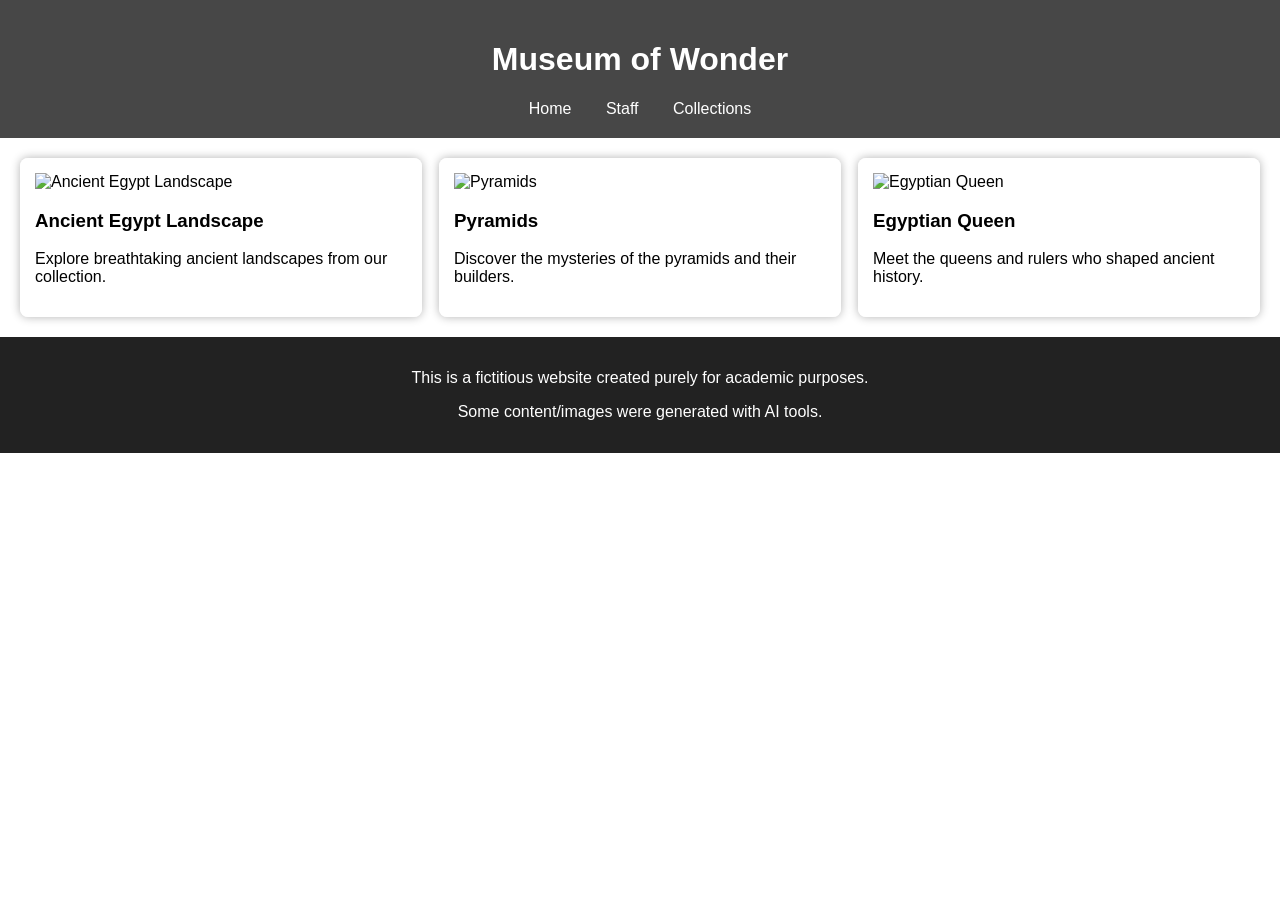
==== index.html @ 2ed71f7a "Update index.html" ====
<!DOCTYPE html>
<html lang="en">
<head>
  <meta charset="UTF-8">
  <title>Museum of Wonder</title>
  <meta name="viewport" content="width=device-width, initial-scale=1.0">
  <meta name="robots" content="noindex, nofollow">
  <link rel="stylesheet" href="css/style.css">
</head>
<body>

  <!-- HEADER -->
  <header>
    <h1>Museum of Wonder</h1>
    <nav>
      <a href="index.html">Home</a>
      <a href="staff.html">Staff</a>
      <a href="collections.html">Collections</a>
    </nav>
  </header>

  <!-- MAIN CONTENT -->
  <main>
    <section class="three-columns">

      <div>
        <img src="images/ancient-egypt-landscape.jpg" alt="Ancient Egypt Landscape" width="100%">
        <h3>Ancient Egypt Landscape</h3>
        <p>Explore breathtaking ancient landscapes from our collection.</p>
      </div>

      <div>
        <img src="images/pyramids.jpg" alt="Pyramids" width="100%">
        <h3>Pyramids</h3>
        <p>Discover the mysteries of the pyramids and their builders.</p>
      </div>

      <div>
        <img src="images/egyptian-queen.jpg" alt="Egyptian Queen" width="100%">
        <h3>Egyptian Queen</h3>
        <p>Meet the queens and rulers who shaped ancient history.</p>
      </div>

    </section>
  </main>

  <!-- FOOTER -->
  <footer>
    <p>This is a fictitious website created purely for academic purposes.</p>
    <p>Some content/images were generated with AI tools.</p>
  </footer>

</body>
</html>
---- css/style.css ----
/* ===== Body with background image ===== */
body {
  font-family: Arial, sans-serif;
  margin: 0;
  background-image: url("../images/your-image.jpg"); /* Replace with actual image file name */
  background-size: cover;
  background-position: center;
  background-attachment: fixed;
  color: white; /* Makes text readable on dark backgrounds */
}

/* ===== Header ===== */
header {
  background-color: rgba(51, 51, 51, 0.9); /* Dark transparent overlay */
  color: white;
  padding: 20px;
  text-align: center;
}

header nav a {
  color: white;
  margin: 0 15px;
  text-decoration: none;
}

header nav a:hover {
  text-decoration: underline;
}

/* ===== Three Columns ===== */
.three-columns {
  display: flex;
  justify-content: space-between;
  padding: 20px;
}

.three-columns div {
  width: 30%;
  background: rgba(255, 255, 255, 0.85); /* White with transparency */
  color: black;
  padding: 15px;
  border-radius: 8px;
  box-shadow: 0 0 10px rgba(0, 0, 0, 0.3);
}

/* ===== Footer ===== */
footer {
  background-color: #222;
  color: white;
  text-align: center;
  padding: 1em;
}
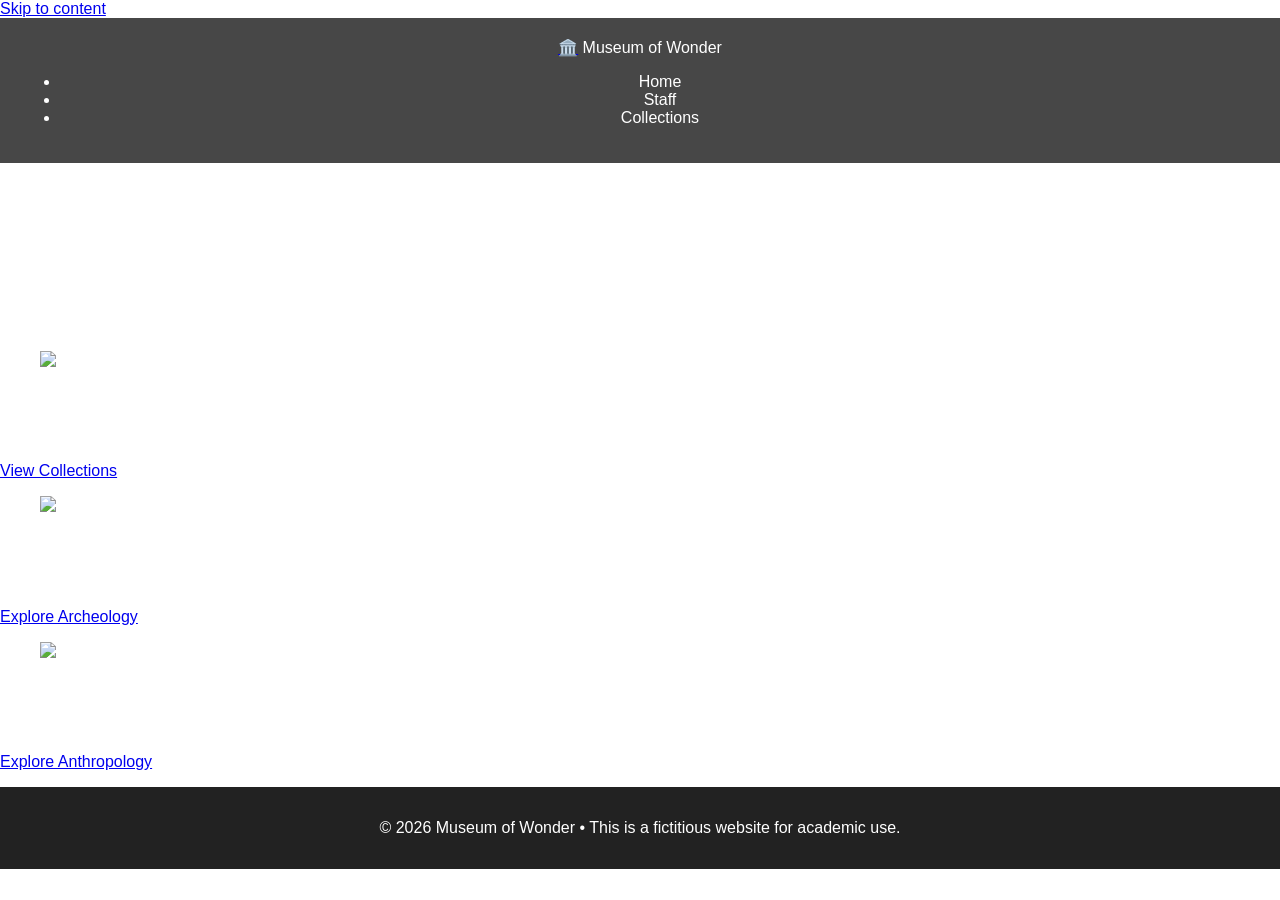
==== commit f9a03dda: "Update index.html" ====
--- a/index.html
+++ b/index.html
@@ -1,55 +1,89 @@
 <!DOCTYPE html>
 <html lang="en">
 <head>
-  <meta charset="UTF-8">
+  <meta charset="utf-8" />
+  <meta name="viewport" content="width=device-width, initial-scale=1" />
   <title>Museum of Wonder</title>
-  <meta name="viewport" content="width=device-width, initial-scale=1.0">
-  <meta name="robots" content="noindex, nofollow">
-  <link rel="stylesheet" href="css/style.css">
+  <link rel="stylesheet" href="css/style.css" />
 </head>
 <body>
+  <!-- Skip link for accessibility -->
+  <a class="skip-link" href="#main">Skip to content</a>
 
-  <!-- HEADER -->
-  <header>
-    <h1>Museum of Wonder</h1>
-    <nav>
-      <a href="index.html">Home</a>
-      <a href="staff.html">Staff</a>
-      <a href="collections.html">Collections</a>
+  <!-- Site header + primary nav -->
+  <header class="site-header" role="banner">
+    <div class="brand">
+      <a href="index.html" class="logo" aria-label="Museum Home">🏛️</a>
+      <span class="site-title">Museum of Wonder</span>
+    </div>
+    <nav class="main-nav" aria-label="Primary">
+      <ul>
+        <li><a href="index.html" aria-current="page" class="active">Home</a></li>
+        <li><a href="staff.html">Staff</a></li>
+        <li><a href="collections.html">Collections</a></li>
+      </ul>
     </nav>
   </header>
 
-  <!-- MAIN CONTENT -->
-  <main>
-    <section class="three-columns">
+  <main id="main" class="container" role="main">
+    <!-- Hero / intro -->
+    <section class="hero" aria-labelledby="home-hero-title">
+      <h1 id="home-hero-title">Welcome to the Museum of Wonder</h1>
+      <p class="lead">A fictitious museum built for course work. Explore staff profiles and curated collections across archeology and anthropology.</p>
+      <p class="disclosure">Some content/images were generated with AI tools and edited by a human.</p>
+    </section>
 
-      <div>
-        <img src="images/ancient-egypt-landscape.jpg" alt="Ancient Egypt Landscape" width="100%">
-        <h3>Ancient Egypt Landscape</h3>
-        <p>Explore breathtaking ancient landscapes from our collection.</p>
-      </div>
+    <!-- Feature cards (example highlights) -->
+    <section class="card-grid" aria-labelledby="featured-title">
+      <h2 id="featured-title" class="visually-hidden">Featured Highlights</h2>
 
-      <div>
-        <img src="images/pyramids.jpg" alt="Pyramids" width="100%">
-        <h3>Pyramids</h3>
-        <p>Discover the mysteries of the pyramids and their builders.</p>
-      </div>
+      <!-- Card 1 -->
+      <article class="card">
+        <figure class="card-media">
+          <!-- Make sure this filename exists in /images with the same extension -->
+          <img src="images/ancient-egypt-landscape.jpg" alt="Distant view across a desert plain with the Nile in the background" loading="lazy" />
+        </figure>
+        <div class="card-body">
+          <h3>Ancient Egypt Landscape</h3>
+          <p>Explore breathtaking ancient landscapes from our collection.</p>
+          <p class="card-cta"><a href="collections.html" class="button">View Collections</a></p>
+        </div>
+      </article>
 
-      <div>
-        <img src="images/egyptian-queen.jpg" alt="Egyptian Queen" width="100%">
-        <h3>Egyptian Queen</h3>
-        <p>Meet the queens and rulers who shaped ancient history.</p>
-      </div>
+      <!-- Card 2 -->
+      <article class="card">
+        <figure class="card-media">
+          <img src="images/pyramids.jpg" alt="Pyramids rising above the desert under a clear sky" loading="lazy" />
+        </figure>
+        <div class="card-body">
+          <h3>Pyramids</h3>
+          <p>Discover the mysteries of the pyramids and their builders.</p>
+          <p class="card-cta"><a href="collections.html" class="button">Explore Archeology</a></p>
+        </div>
+      </article>
 
+      <!-- Card 3 -->
+      <article class="card">
+        <figure class="card-media">
+          <img src="images/egyptian-queen.jpg" alt="Stylized portrait of an Egyptian queen wearing a headdress" loading="lazy" />
+        </figure>
+        <div class="card-body">
+          <h3>Egyptian Queen</h3>
+          <p>Meet the queens and rulers who shaped ancient history.</p>
+          <p class="card-cta"><a href="collections.html" class="button">Explore Anthropology</a></p>
+        </div>
+      </article>
     </section>
   </main>
 
-  <!-- FOOTER -->
-  <footer>
-    <p>This is a fictitious website created purely for academic purposes.</p>
-    <p>Some content/images were generated with AI tools.</p>
+  <footer class="site-footer" role="contentinfo">
+    <p>© <span id="year"></span> Museum of Wonder • This is a fictitious website for academic use.</p>
   </footer>
 
+  <script>
+    // Footer year
+    document.getElementById('year').textContent = new Date().getFullYear();
+  </script>
 </body>
 </html>
 
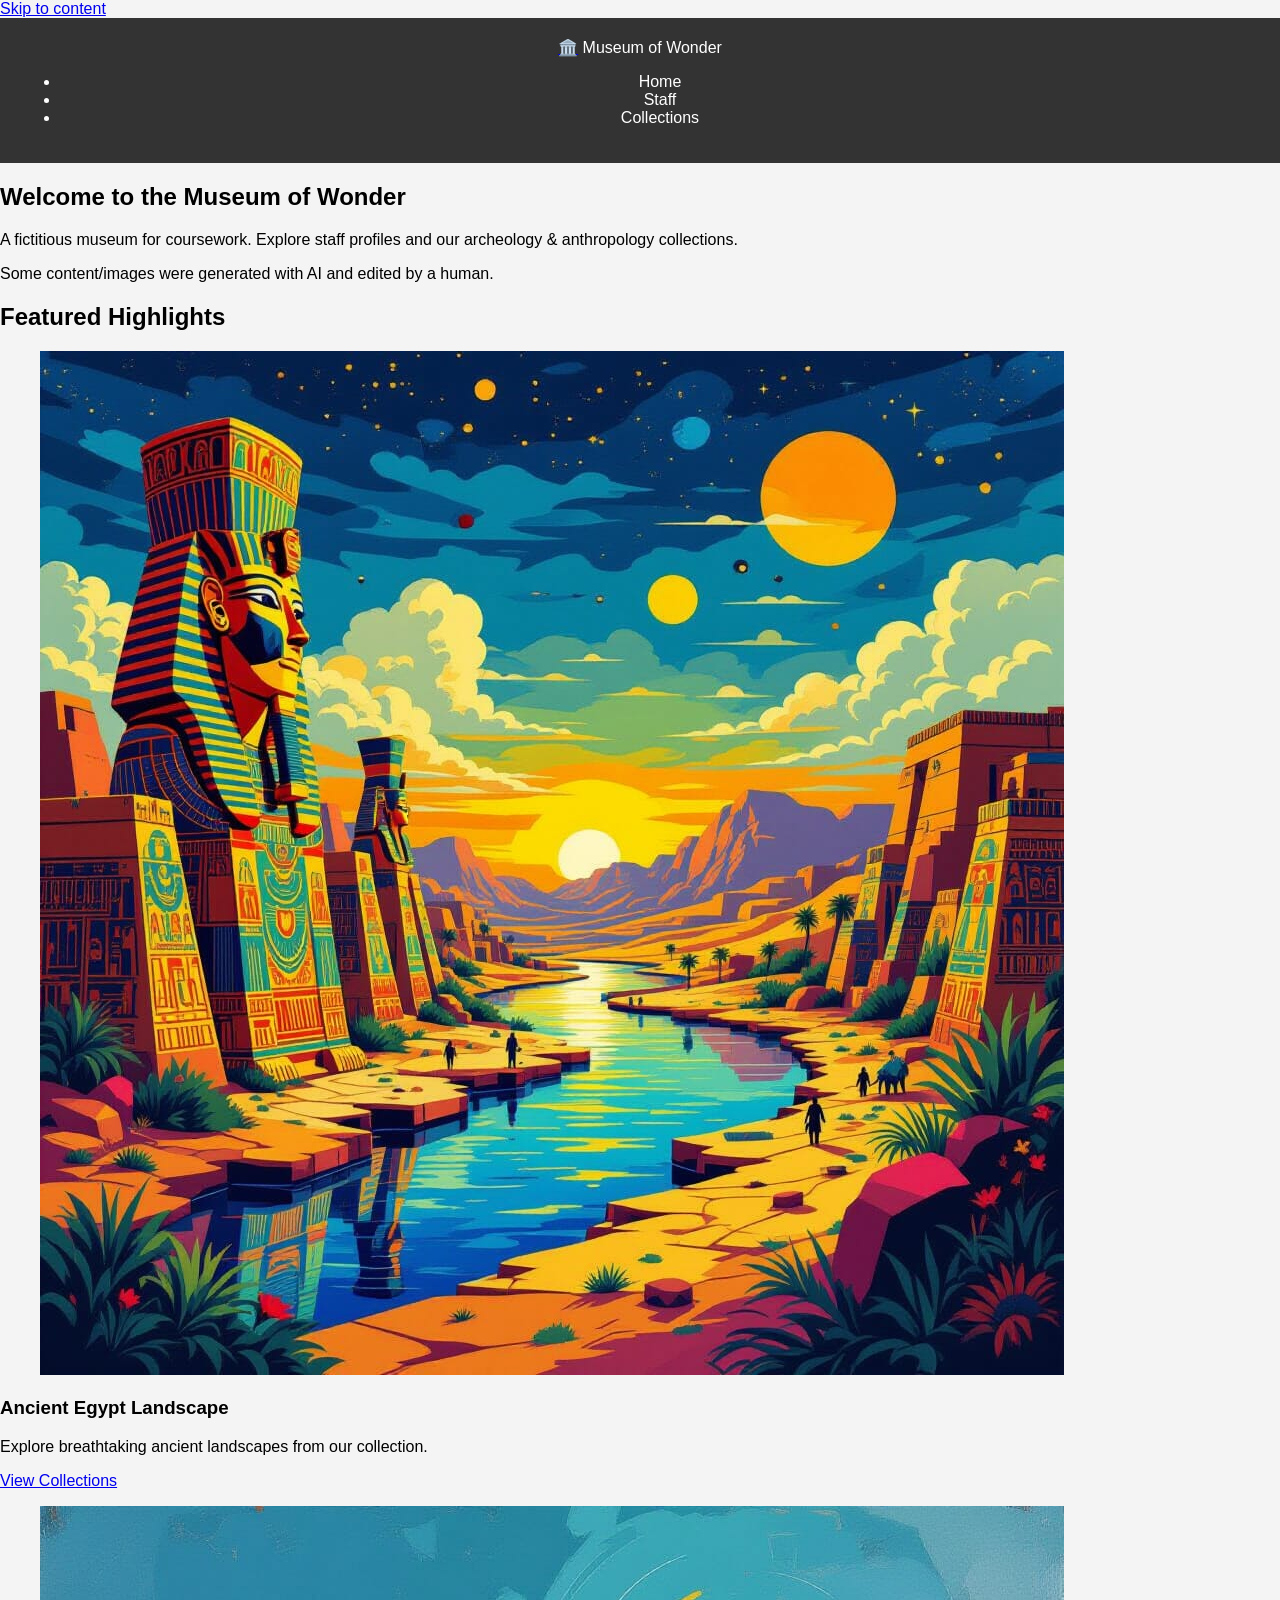
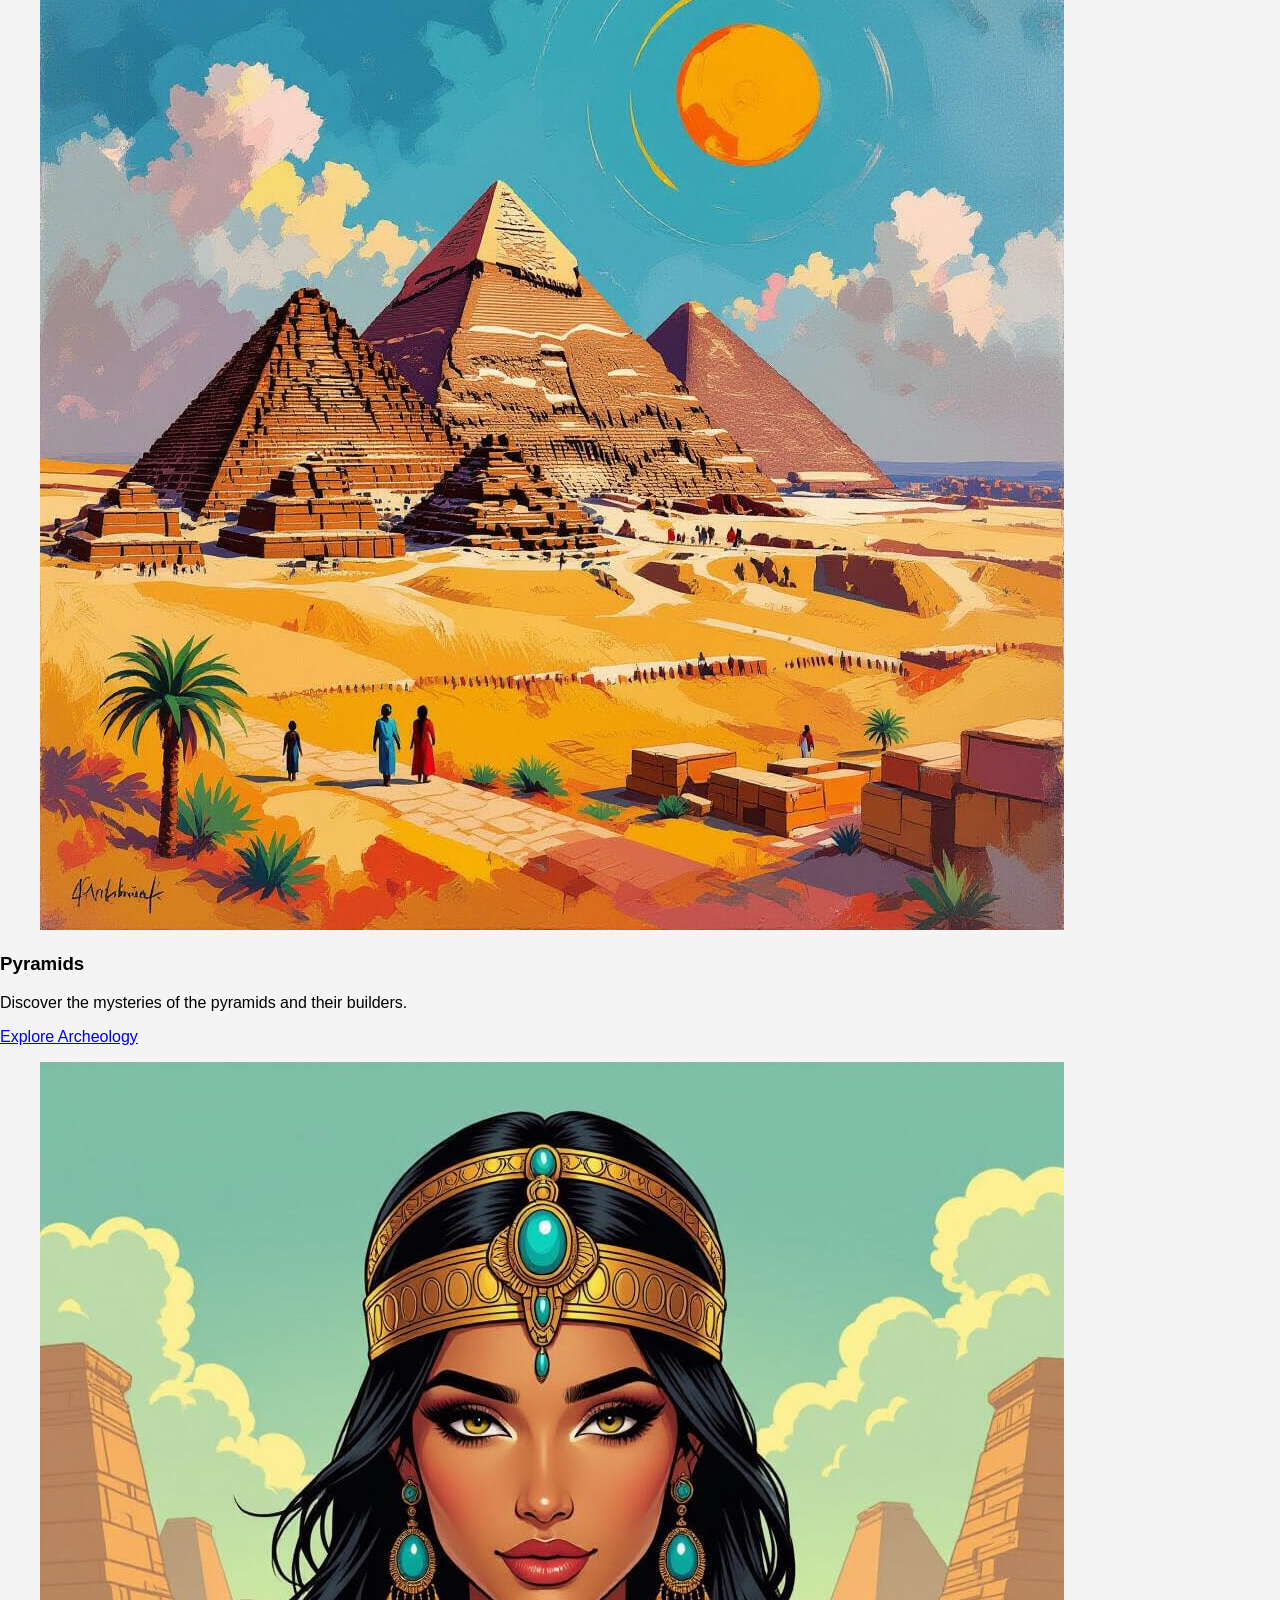
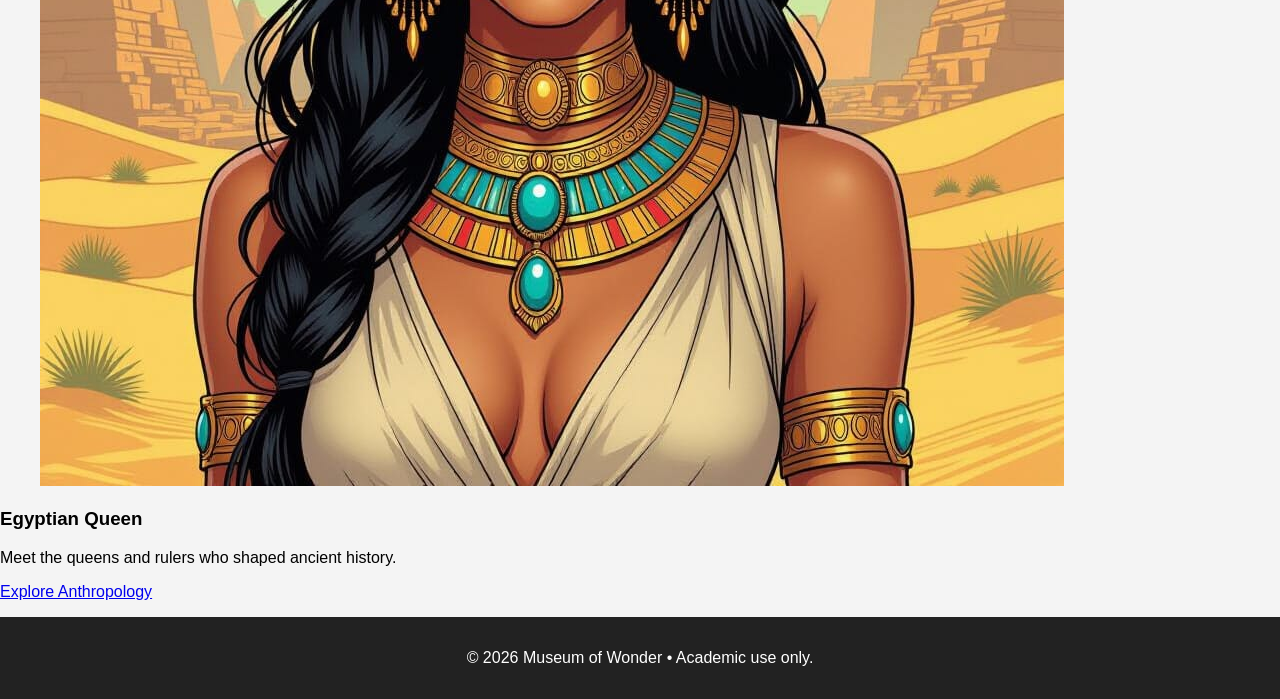
==== commit 580d0849: "Update index.html" ====
--- a/index.html
+++ b/index.html
@@ -3,14 +3,13 @@
 <head>
   <meta charset="utf-8" />
   <meta name="viewport" content="width=device-width, initial-scale=1" />
+  <meta name="author" content="Nataly Glushak" />
   <title>Museum of Wonder</title>
   <link rel="stylesheet" href="css/style.css" />
 </head>
 <body>
-  <!-- Skip link for accessibility -->
   <a class="skip-link" href="#main">Skip to content</a>
 
-  <!-- Site header + primary nav -->
   <header class="site-header" role="banner">
     <div class="brand">
       <a href="index.html" class="logo" aria-label="Museum Home">🏛️</a>
@@ -18,73 +17,65 @@
     </div>
     <nav class="main-nav" aria-label="Primary">
       <ul>
-        <li><a href="index.html" aria-current="page" class="active">Home</a></li>
-        <li><a href="staff.html">Staff</a></li>
-        <li><a href="collections.html">Collections</a></li>
+        <li><a href="index.html" class="active" aria-current="page">Home</a></li>
+        <li><a href="html/staff.html">Staff</a></li>
+        <li><a href="html/collections.html">Collections</a></li>
       </ul>
     </nav>
   </header>
 
   <main id="main" class="container" role="main">
-    <!-- Hero / intro -->
     <section class="hero" aria-labelledby="home-hero-title">
       <h1 id="home-hero-title">Welcome to the Museum of Wonder</h1>
-      <p class="lead">A fictitious museum built for course work. Explore staff profiles and curated collections across archeology and anthropology.</p>
-      <p class="disclosure">Some content/images were generated with AI tools and edited by a human.</p>
+      <p class="lead">A fictitious museum for coursework. Explore staff profiles and our archeology & anthropology collections.</p>
+      <p class="disclosure">Some content/images were generated with AI and edited by a human.</p>
     </section>
 
-    <!-- Feature cards (example highlights) -->
     <section class="card-grid" aria-labelledby="featured-title">
       <h2 id="featured-title" class="visually-hidden">Featured Highlights</h2>
 
-      <!-- Card 1 -->
       <article class="card">
         <figure class="card-media">
-          <!-- Make sure this filename exists in /images with the same extension -->
-          <img src="images/ancient-egypt-landscape.jpg" alt="Distant view across a desert plain with the Nile in the background" loading="lazy" />
+          <img src="images/ancient-egypt-landscape.jpg" alt="Desert landscape with the Nile in the distance" loading="lazy" />
         </figure>
         <div class="card-body">
           <h3>Ancient Egypt Landscape</h3>
           <p>Explore breathtaking ancient landscapes from our collection.</p>
-          <p class="card-cta"><a href="collections.html" class="button">View Collections</a></p>
+          <p class="card-cta"><a class="button" href="html/collections.html">View Collections</a></p>
         </div>
       </article>
 
-      <!-- Card 2 -->
       <article class="card">
         <figure class="card-media">
-          <img src="images/pyramids.jpg" alt="Pyramids rising above the desert under a clear sky" loading="lazy" />
+          <img src="images/pyramids-giza.jpg" alt="Pyramids rising above the desert" loading="lazy" />
         </figure>
         <div class="card-body">
           <h3>Pyramids</h3>
           <p>Discover the mysteries of the pyramids and their builders.</p>
-          <p class="card-cta"><a href="collections.html" class="button">Explore Archeology</a></p>
+          <p class="card-cta"><a class="button" href="html/collections.html">Explore Archeology</a></p>
         </div>
       </article>
 
-      <!-- Card 3 -->
       <article class="card">
         <figure class="card-media">
-          <img src="images/egyptian-queen.jpg" alt="Stylized portrait of an Egyptian queen wearing a headdress" loading="lazy" />
+          <img src="images/egyptian-queen-portrait.jpg" alt="Portrait of an Egyptian queen in a headdress" loading="lazy" />
         </figure>
         <div class="card-body">
           <h3>Egyptian Queen</h3>
           <p>Meet the queens and rulers who shaped ancient history.</p>
-          <p class="card-cta"><a href="collections.html" class="button">Explore Anthropology</a></p>
+          <p class="card-cta"><a class="button" href="html/collections.html">Explore Anthropology</a></p>
         </div>
       </article>
     </section>
   </main>
 
   <footer class="site-footer" role="contentinfo">
-    <p>© <span id="year"></span> Museum of Wonder • This is a fictitious website for academic use.</p>
+    <p>© <span id="year"></span> Museum of Wonder • Academic use only.</p>
   </footer>
 
-  <script>
-    // Footer year
-    document.getElementById('year').textContent = new Date().getFullYear();
-  </script>
+  <script>document.getElementById('year').textContent = new Date().getFullYear();</script>
 </body>
 </html>
 
 
+
--- a/css/style.css
+++ b/css/style.css
@@ -1,17 +1,11 @@
-/* ===== Body with background image ===== */
 body {
   font-family: Arial, sans-serif;
   margin: 0;
-  background-image: url("../images/your-image.jpg"); /* Replace with actual image file name */
-  background-size: cover;
-  background-position: center;
-  background-attachment: fixed;
-  color: white; /* Makes text readable on dark backgrounds */
+  background-color: #f4f4f4;
 }
 
-/* ===== Header ===== */
 header {
-  background-color: rgba(51, 51, 51, 0.9); /* Dark transparent overlay */
+  background-color: #333;
   color: white;
   padding: 20px;
   text-align: center;
@@ -27,7 +21,6 @@
   text-decoration: underline;
 }
 
-/* ===== Three Columns ===== */
 .three-columns {
   display: flex;
   justify-content: space-between;
@@ -35,19 +28,22 @@
 }
 
 .three-columns div {
+  background: white;
+  padding: 20px;
   width: 30%;
-  background: rgba(255, 255, 255, 0.85); /* White with transparency */
-  color: black;
-  padding: 15px;
-  border-radius: 8px;
-  box-shadow: 0 0 10px rgba(0, 0, 0, 0.3);
+  box-shadow: 0px 0px 5px rgba(0,0,0,0.1);
 }
 
-/* ===== Footer ===== */
+footer {
+  background-color: #222;
+  color: white;
+  text-align: center;
+  padding: 10px;
+}
+
 footer {
   background-color: #222;
   color: white;
   text-align: center;
   padding: 1em;
 }
-
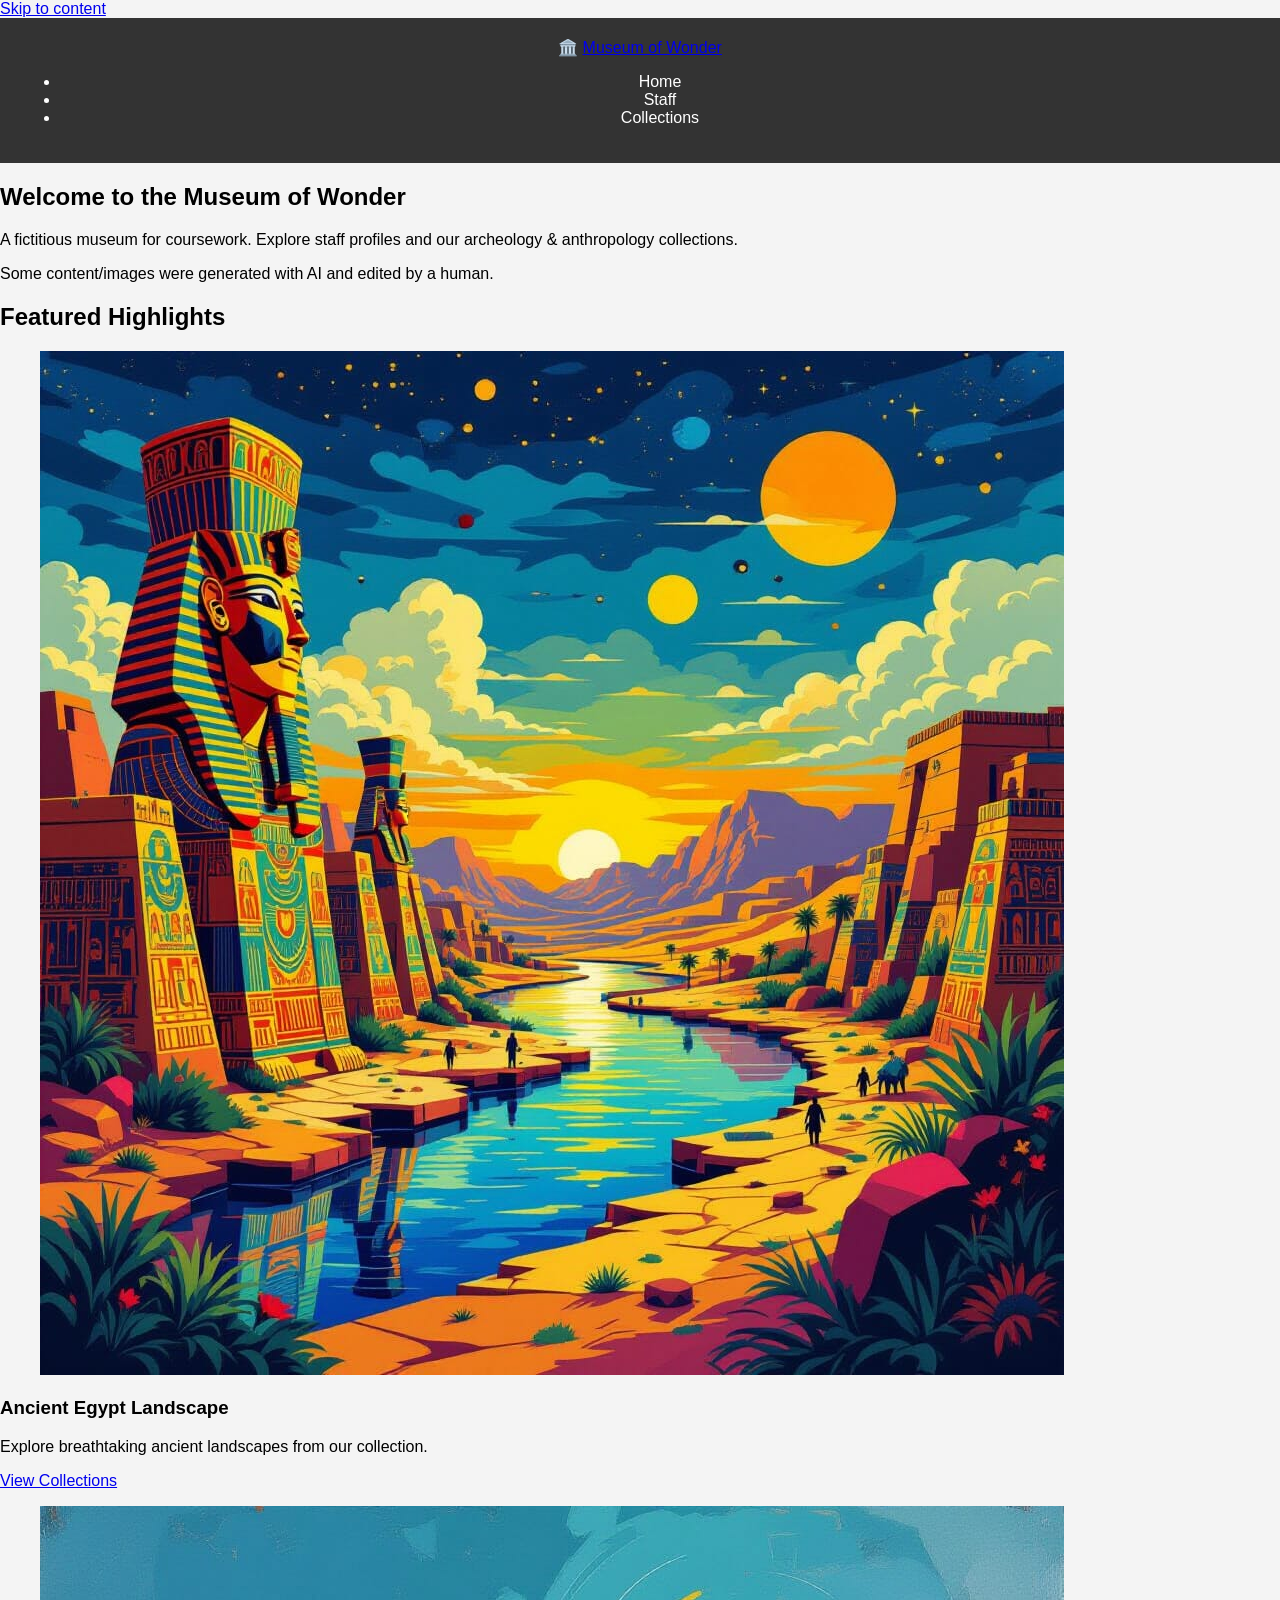
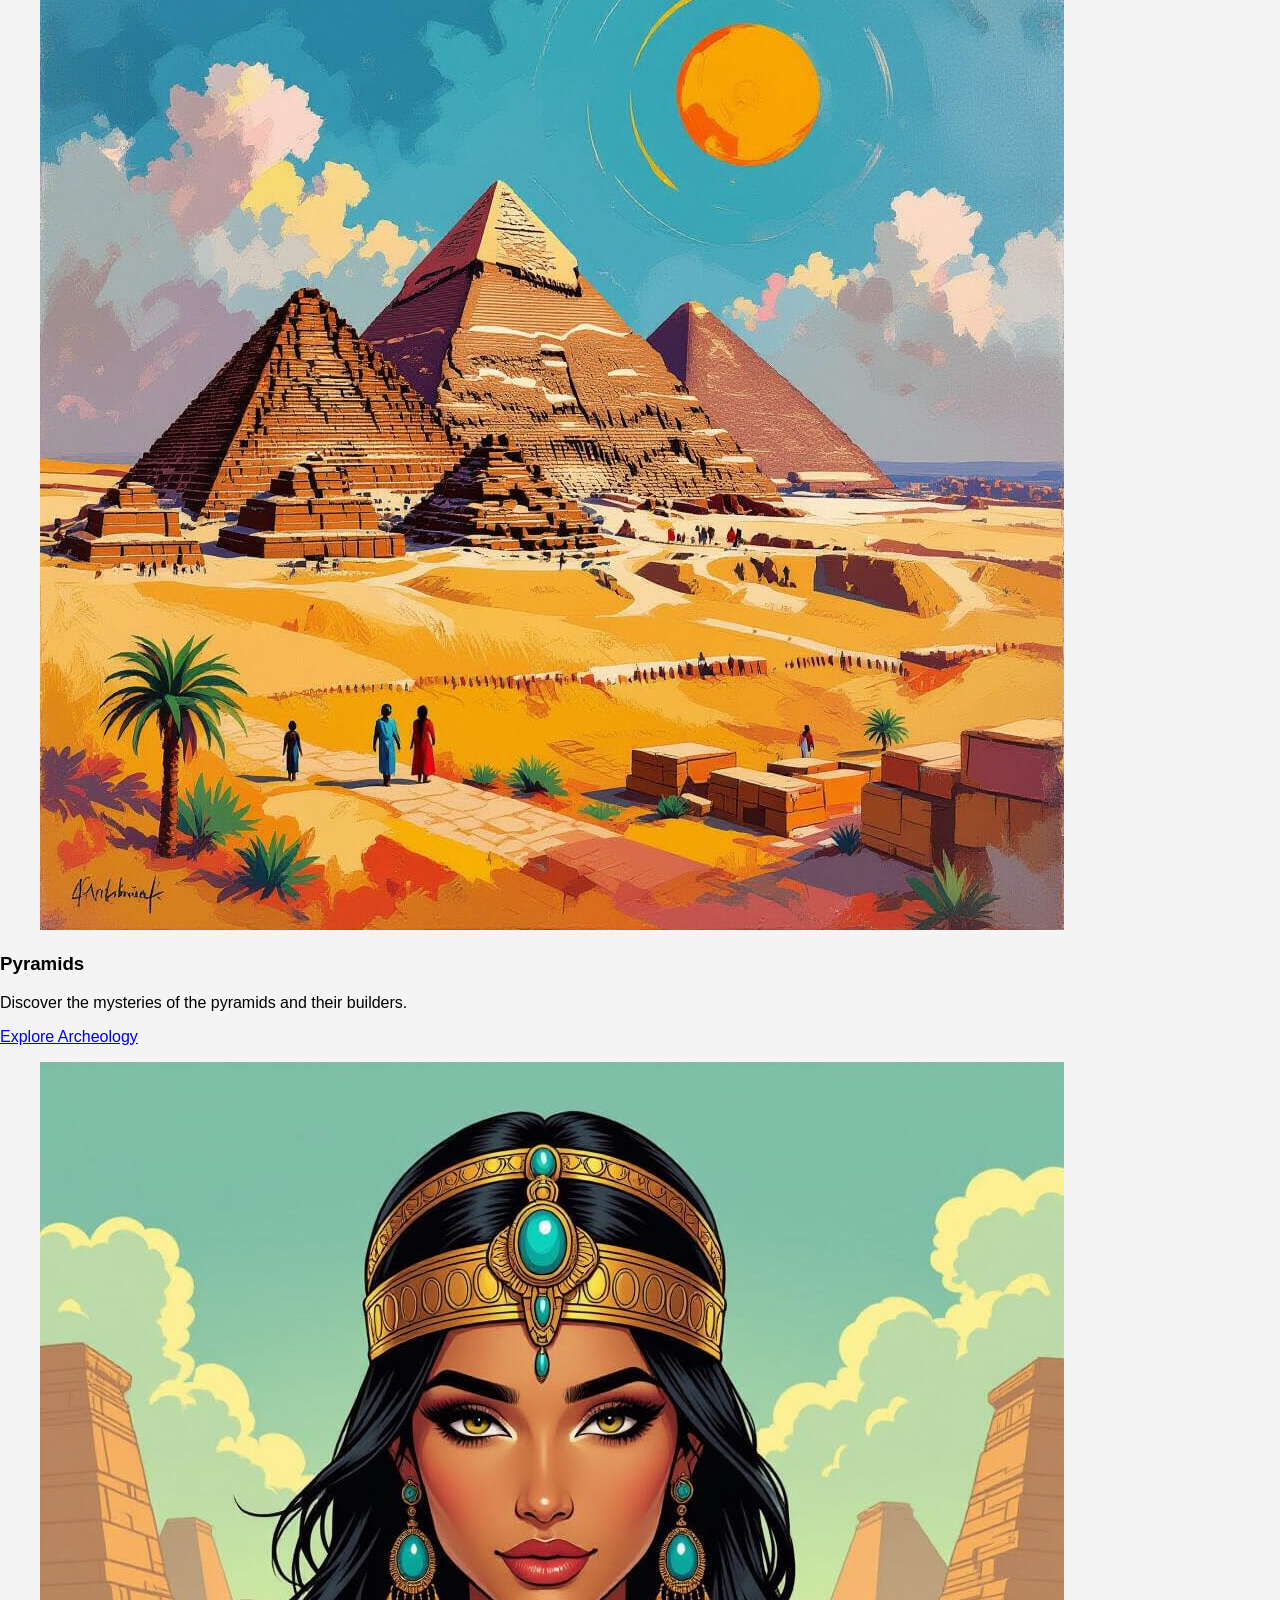
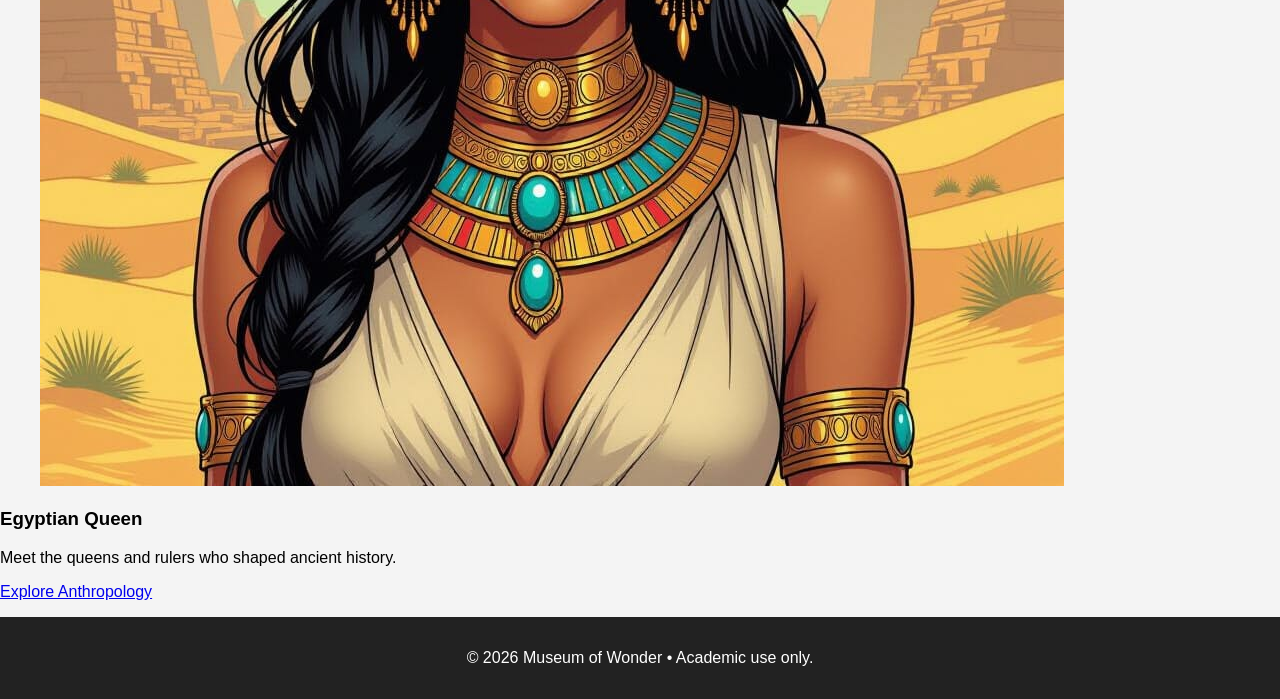
==== commit 40efd31a: "Update index.html" ====
--- a/index.html
+++ b/index.html
@@ -8,35 +8,42 @@
   <link rel="stylesheet" href="css/style.css" />
 </head>
 <body>
+  <!-- Skip link for keyboard users -->
   <a class="skip-link" href="#main">Skip to content</a>
 
+  <!-- Header -->
   <header class="site-header" role="banner">
     <div class="brand">
-      <a href="index.html" class="logo" aria-label="Museum Home">🏛️</a>
-      <span class="site-title">Museum of Wonder</span>
+      <span class="logo" aria-hidden="true">🏛️</span>
+      <a class="site-title" href="index.html">Museum of Wonder</a>
     </div>
+
+    <!-- Primary nav -->
     <nav class="main-nav" aria-label="Primary">
-      <ul>
-        <li><a href="index.html" class="active" aria-current="page">Home</a></li>
+      <ul class="nav-list">
+        <li><a href="index.html" aria-current="page">Home</a></li>
         <li><a href="html/staff.html">Staff</a></li>
         <li><a href="html/collections.html">Collections</a></li>
       </ul>
     </nav>
   </header>
 
+  <!-- Main -->
   <main id="main" class="container" role="main">
     <section class="hero" aria-labelledby="home-hero-title">
       <h1 id="home-hero-title">Welcome to the Museum of Wonder</h1>
-      <p class="lead">A fictitious museum for coursework. Explore staff profiles and our archeology & anthropology collections.</p>
+      <p class="lead">A fictitious museum for coursework. Explore staff profiles and our archeology &amp; anthropology collections.</p>
       <p class="disclosure">Some content/images were generated with AI and edited by a human.</p>
     </section>
 
     <section class="card-grid" aria-labelledby="featured-title">
-      <h2 id="featured-title" class="visually-hidden">Featured Highlights</h2>
+      <h2 id="featured-title">Featured Highlights</h2>
 
+      <!-- Card 1 -->
       <article class="card">
         <figure class="card-media">
-          <img src="images/ancient-egypt-landscape.jpg" alt="Desert landscape with the Nile in the distance" loading="lazy" />
+          <img src="images/ancient-egypt-landscape.jpg"
+               alt="Desert landscape with the Nile in the distance" loading="lazy" />
         </figure>
         <div class="card-body">
           <h3>Ancient Egypt Landscape</h3>
@@ -45,9 +52,11 @@
         </div>
       </article>
 
+      <!-- Card 2 -->
       <article class="card">
         <figure class="card-media">
-          <img src="images/pyramids-giza.jpg" alt="Pyramids rising above the desert" loading="lazy" />
+          <img src="images/pyramids-giza.jpg"
+               alt="Pyramids rising above the desert" loading="lazy" />
         </figure>
         <div class="card-body">
           <h3>Pyramids</h3>
@@ -56,9 +65,11 @@
         </div>
       </article>
 
+      <!-- Card 3 -->
       <article class="card">
         <figure class="card-media">
-          <img src="images/egyptian-queen-portrait.jpg" alt="Portrait of an Egyptian queen in a headdress" loading="lazy" />
+          <img src="images/egyptian-queen-portrait.jpg"
+               alt="Portrait of an Egyptian queen in a headdress" loading="lazy" />
         </figure>
         <div class="card-body">
           <h3>Egyptian Queen</h3>
@@ -69,13 +80,17 @@
     </section>
   </main>
 
+  <!-- Footer -->
   <footer class="site-footer" role="contentinfo">
     <p>© <span id="year"></span> Museum of Wonder • Academic use only.</p>
   </footer>
 
-  <script>document.getElementById('year').textContent = new Date().getFullYear();</script>
+  <script>
+    document.getElementById('year').textContent = new Date().getFullYear();
+  </script>
 </body>
 </html>
 
 
 
+
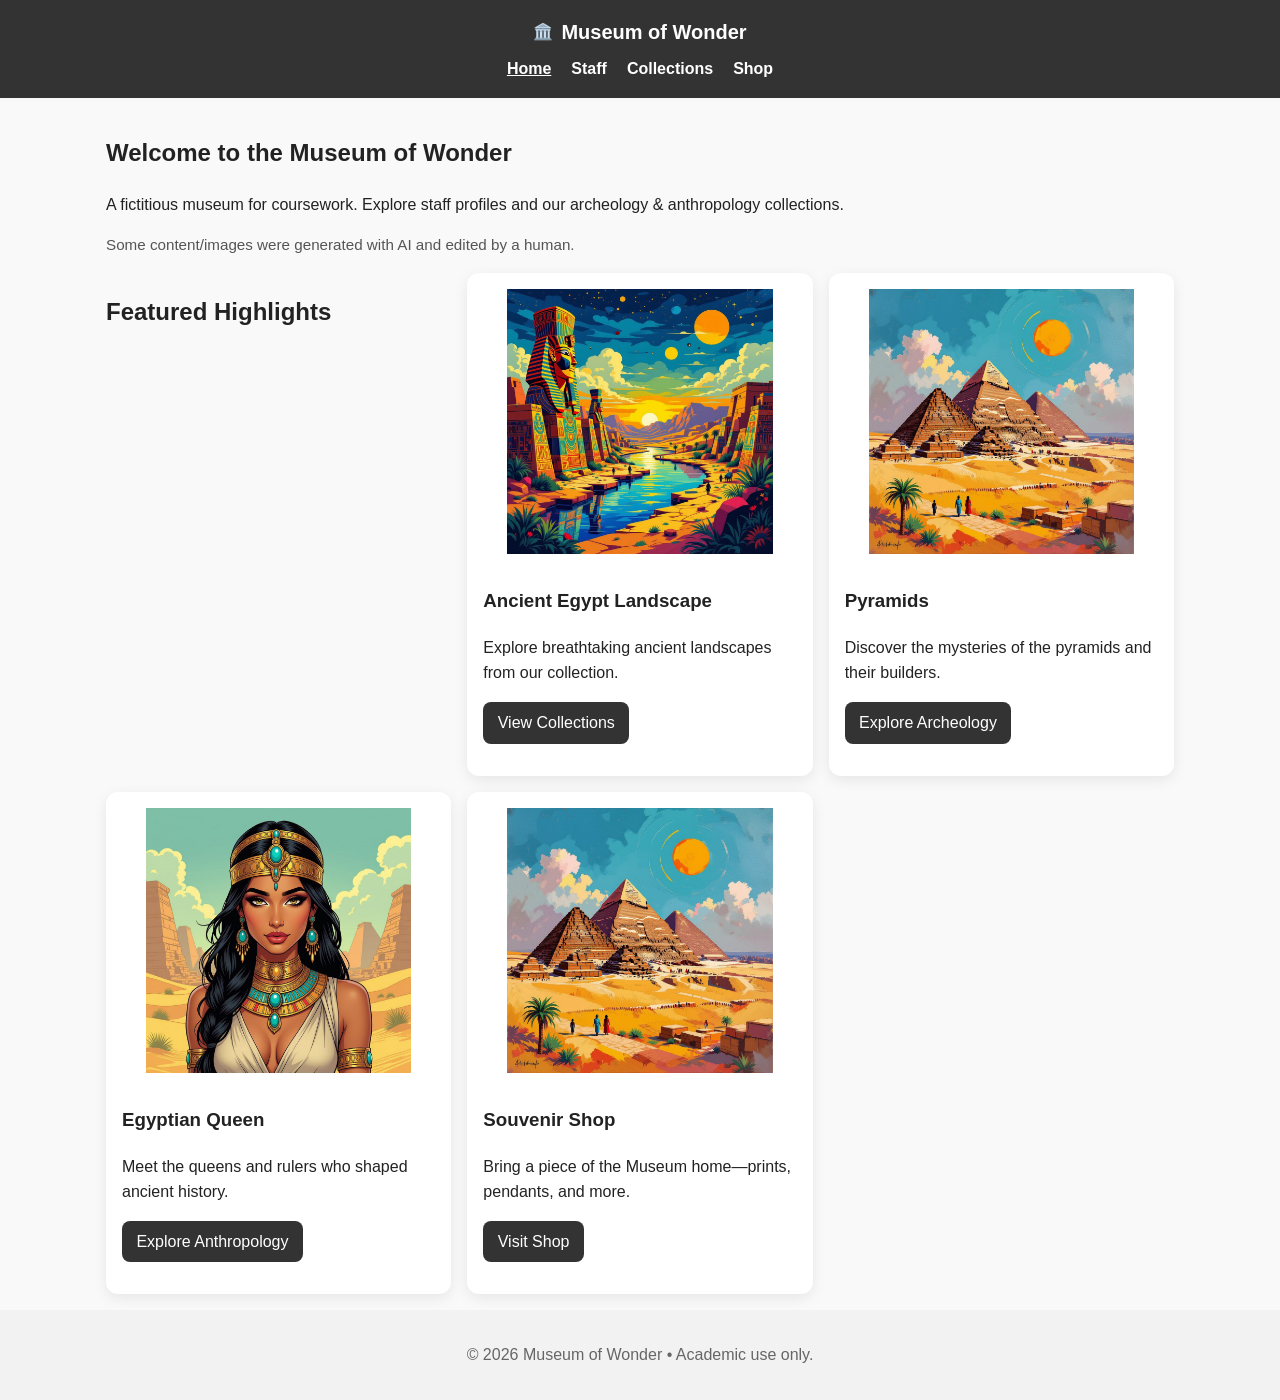
==== commit 73e474fa: "Update index.html" ====
--- a/index.html
+++ b/index.html
@@ -24,6 +24,7 @@
         <li><a href="index.html" aria-current="page">Home</a></li>
         <li><a href="html/staff.html">Staff</a></li>
         <li><a href="html/collections.html">Collections</a></li>
+        <li><a href="html/shop.html">Shop</a></li>
       </ul>
     </nav>
   </header>
@@ -77,6 +78,19 @@
           <p class="card-cta"><a class="button" href="html/collections.html">Explore Anthropology</a></p>
         </div>
       </article>
+
+      <!-- Card 4 (Shop) -->
+      <article class="card">
+        <figure class="card-media">
+          <img src="images/pyramids-giza.jpg"
+               alt="Poster-style artwork inspired by the pyramids" loading="lazy" />
+        </figure>
+        <div class="card-body">
+          <h3>Souvenir Shop</h3>
+          <p>Bring a piece of the Museum home—prints, pendants, and more.</p>
+          <p class="card-cta"><a class="button" href="html/shop.html">Visit Shop</a></p>
+        </div>
+      </article>
     </section>
   </main>
 
@@ -94,3 +108,4 @@
 
 
 
+
--- a/css/style.css
+++ b/css/style.css
@@ -1,49 +1,158 @@
+/* ===============================
+   Global Styles
+================================== */
+html {
+  box-sizing: border-box;
+  font-family: Arial, Helvetica, sans-serif;
+  background-color: #f9f9f9;
+}
+*, *::before, *::after {
+  box-sizing: inherit;
+}
 body {
-  font-family: Arial, sans-serif;
   margin: 0;
-  background-color: #f4f4f4;
+  color: #222;
+  line-height: 1.6;
 }
 
-header {
+/* ===============================
+   Accessibility
+================================== */
+.skip-link {
+  position: absolute;
+  left: -9999px;
+  top: 0;
+}
+.skip-link:focus {
+  left: 1rem;
+  top: 1rem;
+  background: #fff;
+  padding: 0.5rem 0.75rem;
+  border: 2px solid #000;
+  border-radius: 0.5rem;
+  z-index: 1000;
+}
+
+/* ===============================
+   Layout Container
+================================== */
+.container {
+  max-width: 1100px;
+  margin: 0 auto;
+  padding: 1rem;
+}
+
+/* ===============================
+   Header
+================================== */
+.site-header {
   background-color: #333;
-  color: white;
-  padding: 20px;
+  color: #fff;
+  padding: 1rem 0;
   text-align: center;
 }
-
-header nav a {
-  color: white;
-  margin: 0 15px;
+.brand {
+  display: flex;
+  align-items: center;
+  justify-content: center;
+  gap: 0.5rem;
+}
+.site-title {
+  color: #fff;
   text-decoration: none;
+  font-weight: bold;
+  font-size: 1.25rem;
 }
 
-header nav a:hover {
+/* ===============================
+   Navigation
+================================== */
+.main-nav .nav-list {
+  list-style: none; /* Removes bullets */
+  margin: 0.5rem 0 0;
+  padding: 0;
+  display: flex;
+  gap: 1.25rem;
+  justify-content: center;
+}
+.main-nav a {
+  color: #fff;
+  text-decoration: none;
+  font-weight: 600;
+}
+.main-nav a:hover,
+.main-nav a[aria-current="page"] {
   text-decoration: underline;
 }
 
-.three-columns {
-  display: flex;
-  justify-content: space-between;
-  padding: 20px;
+/* ===============================
+   Hero Section
+================================== */
+.hero .lead {
+  margin-top: 0.5rem;
+}
+.disclosure {
+  color: #555;
+  font-size: 0.95rem;
 }
 
-.three-columns div {
-  background: white;
-  padding: 20px;
-  width: 30%;
-  box-shadow: 0px 0px 5px rgba(0,0,0,0.1);
+/* ===============================
+   Cards
+================================== */
+.card-grid {
+  display: grid;
+  gap: 1rem;
+  grid-template-columns: repeat(3, 1fr);
+}
+.card {
+  background: #fff;
+  border-radius: 0.75rem;
+  box-shadow: 0 4px 14px rgba(0, 0, 0, 0.08);
+  overflow: hidden;
+  display: flex;
+  flex-direction: column;
+  height: 100%;
+}
+.card-media img {
+  display: block;
+  width: 100%;
+  height: auto;
+}
+.card-body {
+  padding: 1rem;
+  flex: 1;
+}
+.card-body h3 {
+  margin-top: 0;
+}
+.card-cta .button {
+  display: inline-block;
+  padding: 0.5rem 0.9rem;
+  border-radius: 0.5rem;
+  background: #333;
+  color: #fff;
+  text-decoration: none;
+}
+.card-cta .button:hover {
+  background: #555;
 }
 
-footer {
-  background-color: #222;
-  color: white;
+/* ===============================
+   Footer
+================================== */
+.site-footer {
   text-align: center;
-  padding: 10px;
+  padding: 1rem 0;
+  color: #666;
+  background-color: #f2f2f2;
 }
 
-footer {
-  background-color: #222;
-  color: white;
-  text-align: center;
-  padding: 1em;
+/* ===============================
+   Responsive Design
+================================== */
+@media (max-width: 900px) {
+  .card-grid {
+    grid-template-columns: 1fr;
+  }
 }
+
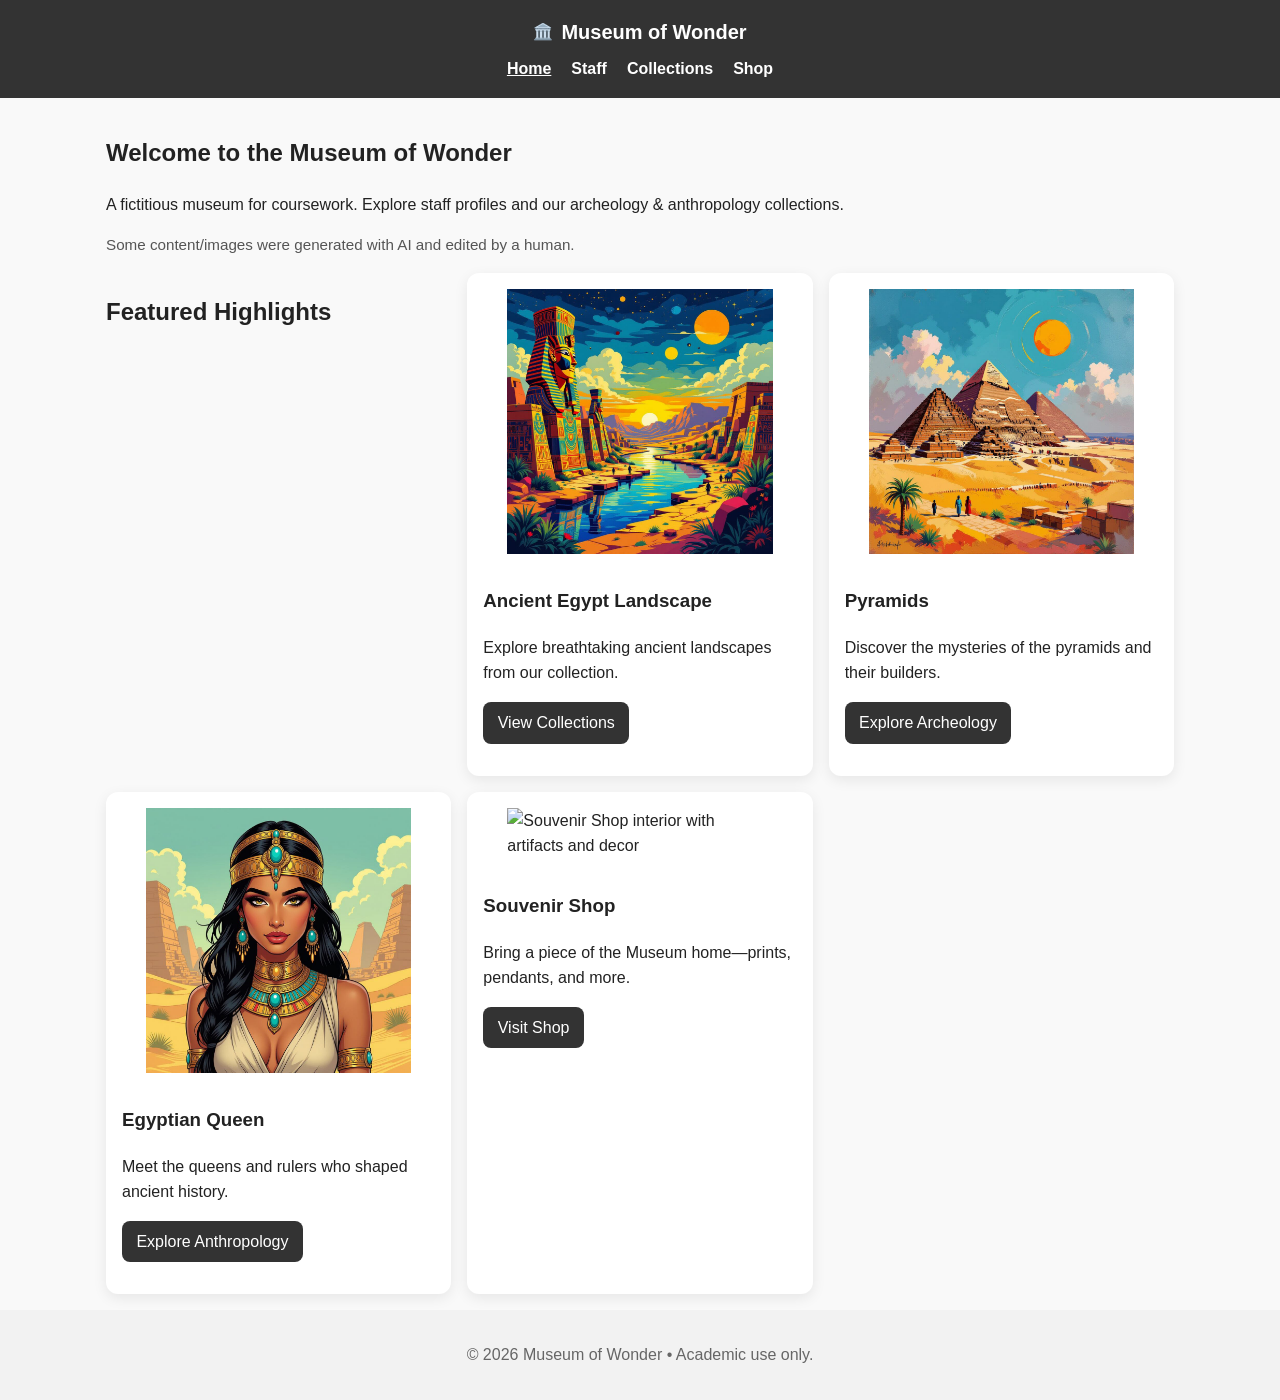
==== commit 15605081: "Update index.html" ====
--- a/index.html
+++ b/index.html
@@ -1,4 +1,4 @@
-<!DOCTYPE html>
+<!DOCTYPE html> 
 <html lang="en">
 <head>
   <meta charset="utf-8" />
@@ -79,11 +79,11 @@
         </div>
       </article>
 
-      <!-- Card 4 (Shop) -->
+      <!-- Card 4 (Souvenir Shop) -->
       <article class="card">
         <figure class="card-media">
-          <img src="images/pyramids-giza.jpg"
-               alt="Poster-style artwork inspired by the pyramids" loading="lazy" />
+          <img src="images/Souvenir-Shop.jpg"
+               alt="Souvenir Shop interior with artifacts and decor" loading="lazy" />
         </figure>
         <div class="card-body">
           <h3>Souvenir Shop</h3>
@@ -91,6 +91,7 @@
           <p class="card-cta"><a class="button" href="html/shop.html">Visit Shop</a></p>
         </div>
       </article>
+
     </section>
   </main>
 
@@ -109,3 +110,4 @@
 
 
 
+
--- a/css/style.css
+++ b/css/style.css
@@ -155,4 +155,91 @@
     grid-template-columns: 1fr;
   }
 }
-
+/* ========= Shop ========= */
+.shop-title { margin-bottom: .5rem; }
+.ai-banner {
+  background: #e9eef6;
+  border: 1px solid #cfd8ea;
+  color: #20324d;
+  padding: .6rem .8rem;
+  border-radius: .5rem;
+  margin: .5rem 0 1rem;
+  font-size: .95rem;
+}
+
+.shop-grid {
+  display: grid;
+  grid-template-columns: repeat(auto-fit, minmax(260px, 1fr));
+  gap: 1.25rem;
+  align-items: start;
+}
+
+.shop-card {
+  background: #fff;
+  border: 1px solid #dcdcdc;
+  border-radius: .75rem;
+  box-shadow: 0 6px 20px rgba(0,0,0,.06);
+  overflow: hidden;
+  display: grid;
+  grid-template-rows: auto 1fr;
+}
+
+.shop-media img {
+  display: block;
+  width: 100%;
+  height: auto;
+  aspect-ratio: 4 / 3;
+  object-fit: cover;
+  cursor: pointer;
+}
+
+.shop-body { padding: 1rem 1rem 1.1rem; }
+.shop-name { font-size: 1.15rem; margin: .25rem 0 .35rem; }
+.shop-desc { color: #333; font-size: .95rem; margin: 0 0 .5rem; line-height: 1.4; }
+.shop-price { font-weight: 700; margin: .25rem 0 .65rem; }
+
+.shop-card .button,
+.shop-card .add-btn {
+  width: 100%;
+  display: inline-block;
+  text-align: center;
+  padding: .6rem .8rem;
+  border-radius: .5rem;
+}
+
+/* ========= Modal (reusable) ========= */
+.modal[aria-hidden="false"] { display: block; }
+.modal[hidden] { display: none; }
+.modal { position: fixed; inset: 0; z-index: 999; }
+
+.modal-backdrop {
+  position: absolute; inset: 0;
+  background: rgba(0,0,0,.55);
+}
+
+.modal-dialog {
+  position: relative;
+  max-width: 880px;
+  margin: 6vh auto;
+  background: #fff;
+  border-radius: 1rem;
+  padding: 1.1rem 1.1rem 1.25rem;
+  box-shadow: 0 30px 80px rgba(0,0,0,.3);
+}
+
+.modal-close {
+  position: absolute; top: .4rem; right: .6rem;
+  border: 0; background: transparent;
+  font-size: 1.8rem; line-height: 1; cursor: pointer;
+}
+
+.modal-media img {
+  width: 100%; height: auto; border-radius: .5rem;
+  aspect-ratio: 16 / 9; object-fit: cover;
+  margin-bottom: .6rem;
+}
+
+.modal-title { font-weight: 700; font-size: 1.25rem; margin: .4rem 0; }
+.modal-desc { margin: .25rem 0 .35rem; color: #333; }
+.modal-price { font-weight: 700; margin: 0 0 .75rem; }
+
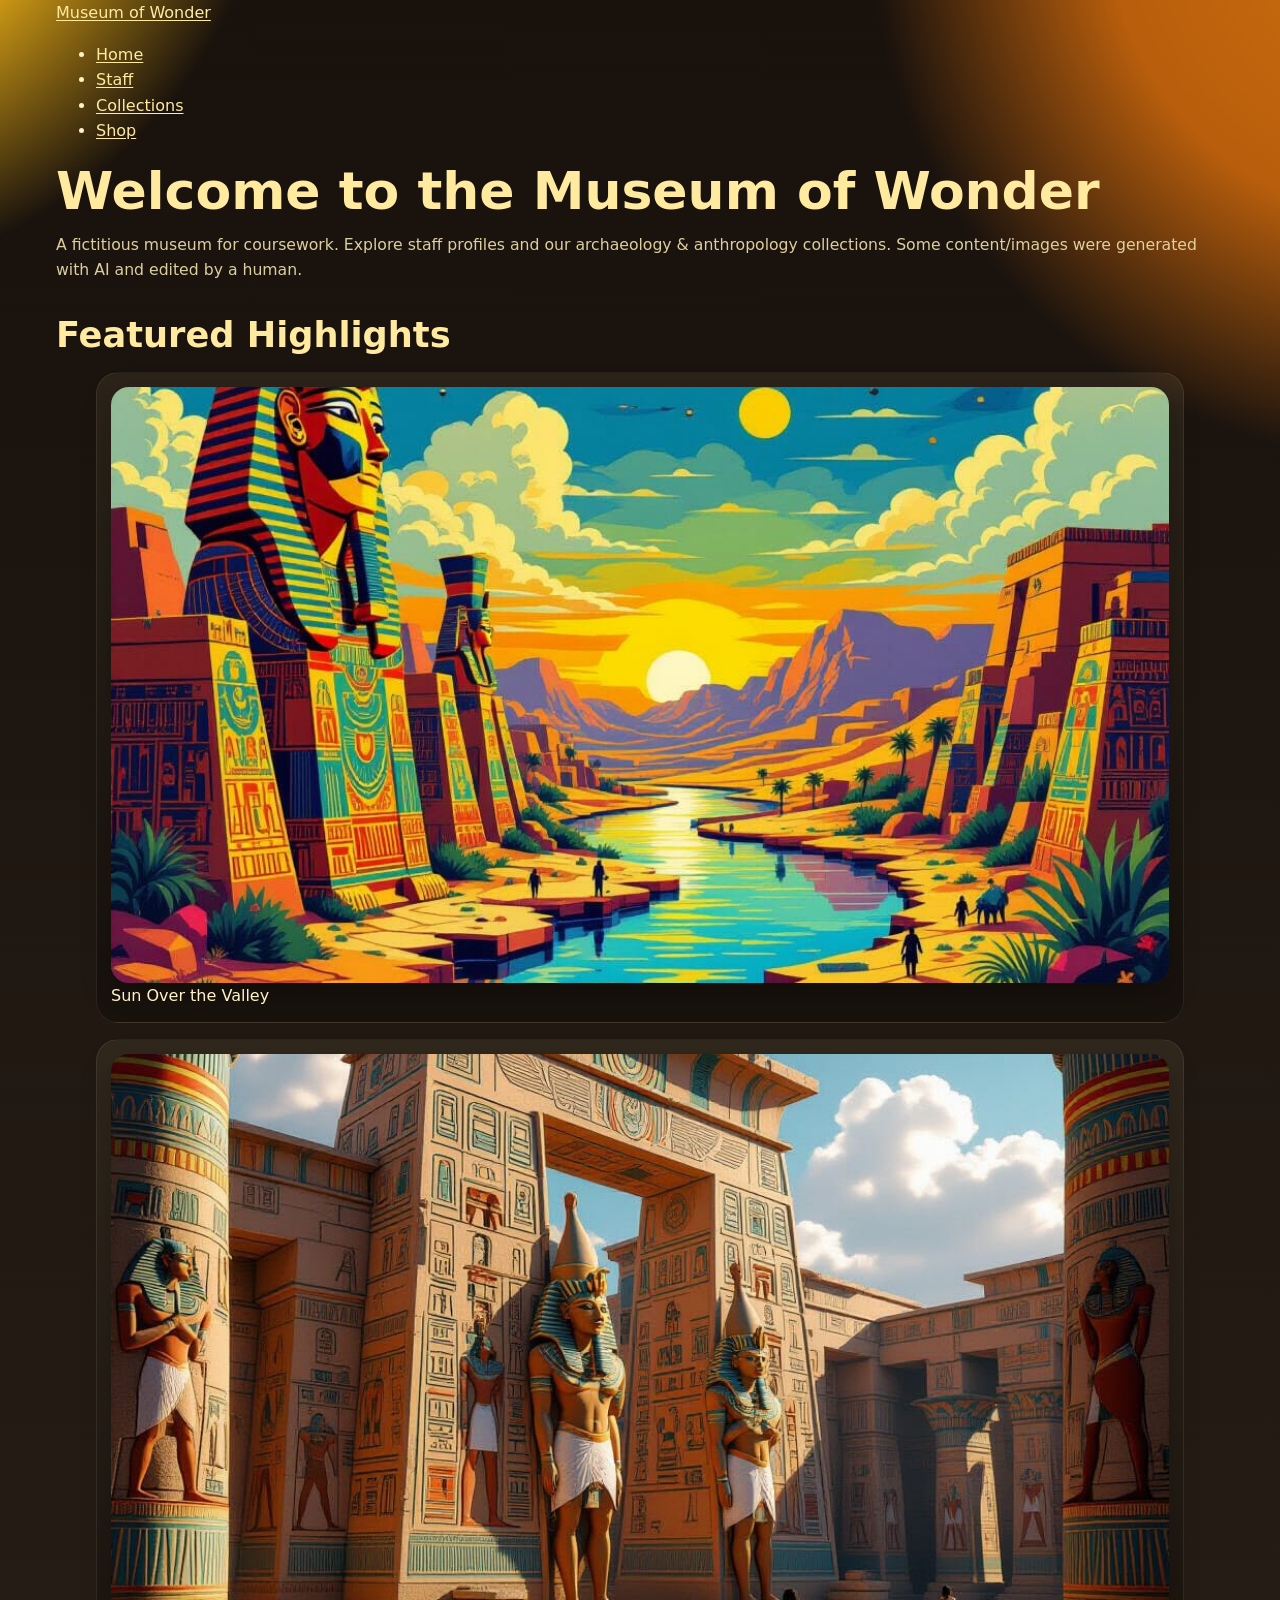
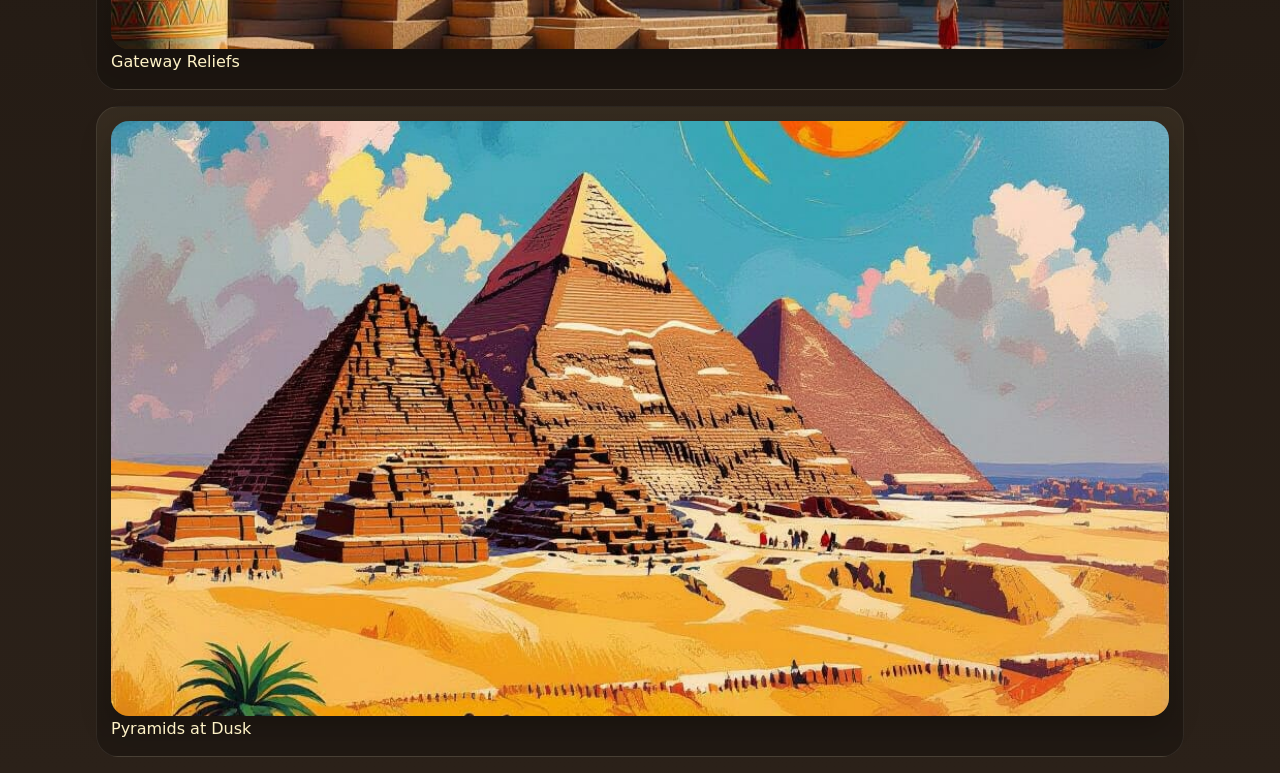
==== commit 897eb032: "Update index.html" ====
--- a/index.html
+++ b/index.html
@@ -1,108 +1,59 @@
-<!DOCTYPE html> 
-<html lang="en">
+<!doctype html>
+<html lang="en" class="home-page">
 <head>
-  <meta charset="utf-8" />
-  <meta name="viewport" content="width=device-width, initial-scale=1" />
-  <meta name="author" content="Nataly Glushak" />
-  <title>Museum of Wonder</title>
-  <link rel="stylesheet" href="css/style.css" />
+  <meta charset="utf-8">
+  <meta name="viewport" content="width=device-width,initial-scale=1">
+  <meta name="author" content="Natalia Glushak">
+  <title>Museum of Wonder — Home</title>
+  <link rel="stylesheet" href="../css/style.css">
 </head>
 <body>
-  <!-- Skip link for keyboard users -->
   <a class="skip-link" href="#main">Skip to content</a>
 
-  <!-- Header -->
-  <header class="site-header" role="banner">
-    <div class="brand">
-      <span class="logo" aria-hidden="true">🏛️</span>
-      <a class="site-title" href="index.html">Museum of Wonder</a>
-    </div>
-
-    <!-- Primary nav -->
-    <nav class="main-nav" aria-label="Primary">
-      <ul class="nav-list">
-        <li><a href="index.html" aria-current="page">Home</a></li>
-        <li><a href="html/staff.html">Staff</a></li>
-        <li><a href="html/collections.html">Collections</a></li>
-        <li><a href="html/shop.html">Shop</a></li>
+  <header class="site-header container">
+    <nav class="top-nav" aria-label="Primary">
+      <a href="./index.html" class="brand">Museum of Wonder</a>
+      <ul class="top-nav__links">
+        <li><a aria-current="page" href="./index.html">Home</a></li>
+        <li><a href="./staff.html">Staff</a></li>
+        <li><a href="./collections.html">Collections</a></li>
+        <li><a href="./shop.html">Shop</a></li>
       </ul>
     </nav>
+
+    <h1 class="page-title">Welcome to the Museum of Wonder</h1>
+    <p class="eyebrow">
+      A fictitious museum for coursework. Explore staff profiles and our archaeology & anthropology collections.
+      Some content/images were generated with AI and edited by a human.
+    </p>
   </header>
 
-  <!-- Main -->
-  <main id="main" class="container" role="main">
-    <section class="hero" aria-labelledby="home-hero-title">
-      <h1 id="home-hero-title">Welcome to the Museum of Wonder</h1>
-      <p class="lead">A fictitious museum for coursework. Explore staff profiles and our archeology &amp; anthropology collections.</p>
-      <p class="disclosure">Some content/images were generated with AI and edited by a human.</p>
-    </section>
+  <main id="main" class="container">
+    <h2 class="section-title">Featured Highlights</h2>
 
-    <section class="card-grid" aria-labelledby="featured-title">
-      <h2 id="featured-title">Featured Highlights</h2>
+    <section class="card-grid" aria-label="Homepage highlights">
+      <figure class="card">
+        <div class="media-frame" style="aspect-ratio: 16/9">
+          <img src="../images/home/ancient-egypt-landscape.jpg" alt="Sunlit desert valley with ancient temples">
+        </div>
+        <figcaption>Sun Over the Valley</figcaption>
+      </figure>
 
-      <!-- Card 1 -->
-      <article class="card">
-        <figure class="card-media">
-          <img src="images/ancient-egypt-landscape.jpg"
-               alt="Desert landscape with the Nile in the distance" loading="lazy" />
-        </figure>
-        <div class="card-body">
-          <h3>Ancient Egypt Landscape</h3>
-          <p>Explore breathtaking ancient landscapes from our collection.</p>
-          <p class="card-cta"><a class="button" href="html/collections.html">View Collections</a></p>
+      <figure class="card">
+        <div class="media-frame" style="aspect-ratio: 16/9">
+          <img src="../images/home/ancient-egypt-portalgate.jpg" alt="Monumental doorway and relief carvings">
         </div>
-      </article>
+        <figcaption>Gateway Reliefs</figcaption>
+      </figure>
 
-      <!-- Card 2 -->
-      <article class="card">
-        <figure class="card-media">
-          <img src="images/pyramids-giza.jpg"
-               alt="Pyramids rising above the desert" loading="lazy" />
-        </figure>
-        <div class="card-body">
-          <h3>Pyramids</h3>
-          <p>Discover the mysteries of the pyramids and their builders.</p>
-          <p class="card-cta"><a class="button" href="html/collections.html">Explore Archeology</a></p>
+      <figure class="card">
+        <div class="media-frame" style="aspect-ratio: 16/9">
+          <img src="../images/home/pyramids-giza.jpg" alt="Pyramids on the horizon at dusk">
         </div>
-      </article>
-
-      <!-- Card 3 -->
-      <article class="card">
-        <figure class="card-media">
-          <img src="images/egyptian-queen-portrait.jpg"
-               alt="Portrait of an Egyptian queen in a headdress" loading="lazy" />
-        </figure>
-        <div class="card-body">
-          <h3>Egyptian Queen</h3>
-          <p>Meet the queens and rulers who shaped ancient history.</p>
-          <p class="card-cta"><a class="button" href="html/collections.html">Explore Anthropology</a></p>
-        </div>
-      </article>
-
-      <!-- Card 4 (Souvenir Shop) -->
-      <article class="card">
-        <figure class="card-media">
-          <img src="images/Souvenir-Shop.jpg"
-               alt="Souvenir Shop interior with artifacts and decor" loading="lazy" />
-        </figure>
-        <div class="card-body">
-          <h3>Souvenir Shop</h3>
-          <p>Bring a piece of the Museum home—prints, pendants, and more.</p>
-          <p class="card-cta"><a class="button" href="html/shop.html">Visit Shop</a></p>
-        </div>
-      </article>
-
+        <figcaption>Pyramids at Dusk</figcaption>
+      </figure>
     </section>
   </main>
-
-  <!-- Footer -->
-  <footer class="site-footer" role="contentinfo">
-    <p>© <span id="year"></span> Museum of Wonder • Academic use only.</p>
-  </footer>
-
-  <script>
-    document.getElementById('year').textContent = new Date().getFullYear();
-  </script>
 </body>
 </html>
 
@@ -111,3 +62,4 @@
 
 
 
+
--- a/css/style.css
+++ b/css/style.css
@@ -1,245 +1,223 @@
-/* ===============================
-   Global Styles
-================================== */
-html {
-  box-sizing: border-box;
-  font-family: Arial, Helvetica, sans-serif;
-  background-color: #f9f9f9;
-}
-*, *::before, *::after {
-  box-sizing: inherit;
-}
-body {
+/* =========================================================
+   Museum of Wonder — Global Styles (Yellow/Brown Sahara theme)
+   ========================================================= */
+
+/* -------------------- Theme Tokens -------------------- */
+:root{
+  /* Palette */
+  --sand-50:  #fff8dc;
+  --sand-100: #fff3c7;
+  --sand-200: #ffeaa0;
+  --sand-300: #ffd36b;
+  --gold-500:#f2b31a;
+  --amber-600:#d47a12;
+  --amber-700:#c0882e;
+  --clay-400:#9d6b28;
+  --brown-600:#4a3628;
+  --brown-700:#3b2b1f;
+  --brown-800:#2b2119;
+  --brown-900:#18110c;
+  --ink-900:  #0d0b09;
+  --text-900:#1b130d;
+  --text-100:#f6edd1;
+
+  /* Shadows / radii / spacing */
+  --radius-lg: 22px;
+  --radius-md: 18px;
+  --shadow-1: 0 10px 30px rgba(0,0,0,.25);
+  --shadow-2: 0 30px 80px rgba(0,0,0,.55);
+
+  /* Max width */
+  --wrap: 1200px;
+}
+
+/* -------------------- Reset & Base -------------------- */
+*,
+*::before,
+*::after{ box-sizing: border-box; }
+
+html{
+  -webkit-text-size-adjust: 100%;
+  font-family: ui-sans-serif, system-ui, -apple-system, Segoe UI, Roboto, "Helvetica Neue", Arial, "Noto Sans", "Liberation Sans", sans-serif;
+  color-scheme: light dark;
+  scroll-behavior: smooth;
+
+  /* Sahara backdrop with “sun” corners */
+  background:
+    radial-gradient(1200px 1200px at -200px -200px, #f4c21f 0%, #f0b316 20%, rgba(0,0,0,0) 40%),
+    radial-gradient(1200px 1200px at 110% -80px, #cf6f10 0%, #b85e0c 25%, rgba(0,0,0,0) 45%),
+    radial-gradient(1600px 800px at 50% 120%, rgba(198,134,85,.45) 0%, rgba(0,0,0,0) 60%),
+    linear-gradient(180deg, var(--brown-900) 0%, var(--brown-800) 100%);
+}
+
+body{
   margin: 0;
-  color: #222;
+  color: var(--sand-100);
   line-height: 1.6;
 }
 
-/* ===============================
-   Accessibility
-================================== */
-.skip-link {
-  position: absolute;
-  left: -9999px;
-  top: 0;
-}
-.skip-link:focus {
-  left: 1rem;
-  top: 1rem;
-  background: #fff;
-  padding: 0.5rem 0.75rem;
-  border: 2px solid #000;
-  border-radius: 0.5rem;
-  z-index: 1000;
-}
-
-/* ===============================
-   Layout Container
-================================== */
-.container {
-  max-width: 1100px;
-  margin: 0 auto;
-  padding: 1rem;
-}
-
-/* ===============================
-   Header
-================================== */
-.site-header {
-  background-color: #333;
-  color: #fff;
-  padding: 1rem 0;
-  text-align: center;
-}
-.brand {
+/* -------------------- Accessibility -------------------- */
+.skip-link{
+  position:absolute; left:-9999px; top:0;
+}
+.skip-link:focus{
+  left:1rem; top:1rem;
+  background:#fff;
+  color:#000;
+  padding:.5rem .75rem;
+  border-radius:.5rem;
+  z-index:9999;
+}
+
+/* -------------------- Typography -------------------- */
+h1,h2,h3,h4{ margin:0 0 .6rem; line-height:1.2; }
+h1{ font-size: clamp(2rem, 1.5rem + 2.5vw, 3.25rem); color: var(--sand-200); }
+h2{ font-size: clamp(1.5rem, 1.2rem + 1.5vw, 2.2rem);  color: var(--sand-200); }
+h3{ font-size: clamp(1.1rem, 1rem + .6vw, 1.35rem);   color: var(--sand-100); }
+p{ margin:0 0 1rem; }
+
+.eyebrow{
+  color: #e7d9a6;
+  opacity:.95;
+  font-size:.98rem;
+}
+
+/* Links */
+a{ color: var(--sand-200); text-underline-offset: 2px; }
+a:hover{ color: var(--sand-300); }
+
+/* -------------------- Layout Helpers -------------------- */
+.container{
+  max-width: var(--wrap);
+  margin-inline: auto;
+  padding-inline: 1rem;
+}
+.section-title{ margin: 2rem 0 1rem; }
+
+/* -------------------- Nav / Breadcrumb -------------------- */
+nav[aria-label="breadcrumb"]{
+  display:grid;
+  gap:.5rem;
+  align-items:center;
+  margin-top:.75rem;
+}
+nav[aria-label="breadcrumb"] > a{
+  font-weight: 800;
+  text-decoration:none;
+  color: var(--sand-200);
+}
+nav[aria-label="breadcrumb"] ul{
+  list-style:none; padding:0; margin:0;
+  display:flex; gap:.8rem; flex-wrap: wrap;
+}
+nav[aria-label="breadcrumb"] li a{
+  color: var(--sand-100);
+  text-decoration:none;
+  padding:.25rem .55rem;
+  border-radius:999px;
+  background: rgba(255,255,255,.06);
+  border:1px solid rgba(255,255,255,.08);
+}
+nav[aria-label="breadcrumb"] li a[aria-current="page"]{
+  background: var(--amber-700);
+  color: #20140b;
+  border-color: rgba(0,0,0,.25);
+}
+
+/* -------------------- Buttons -------------------- */
+.btn{
+  display:inline-flex; align-items:center; gap:.5rem;
+  padding:.55rem .9rem;
+  background: var(--clay-400);
+  color:#fff3c7; border:1px solid rgba(0,0,0,.25);
+  border-radius: 999px; text-decoration:none; font-weight:700;
+}
+.btn:hover{ background: var(--amber-700); }
+
+/* -------------------- Cards / Frames / Media -------------------- */
+/* --- Global media safety --- */
+img, picture, video, canvas, svg {
+  display:block;
+  max-width:100%;
+}
+
+/* A reusable media frame with a controlled aspect ratio */
+.media-frame {
+  aspect-ratio: 16 / 9;        /* change to 4/3 if you prefer */
+  width: 100%;
+  overflow: hidden;
+  border-radius: 18px;
+  box-shadow: var(--shadow-1);
+  background: var(--brown-700);
+}
+.media-frame > img {
+  width: 100%;
+  height: 100%;
+  object-fit: cover;            /* keeps subject centered, crops overflow */
+}
+
+/* A generic card you can reuse everywhere */
+.card {
+  background: linear-gradient(180deg, rgba(255,238,170,.08), rgba(0,0,0,.25));
+  border: 1px solid rgba(255,255,255,.08);
+  border-radius: var(--radius-lg);
+  padding: 14px;
+  backdrop-filter: blur(2px);
+}
+
+/* Tip text */
+.tip{
+  color:#e7d9a6;
+  margin:.75rem 0 1.25rem;
+}
+
+/* -------------------- Sub-navigation (Collections) -------------------- */
+.subnav {
   display: flex;
-  align-items: center;
-  justify-content: center;
-  gap: 0.5rem;
-}
-.site-title {
-  color: #fff;
-  text-decoration: none;
-  font-weight: bold;
-  font-size: 1.25rem;
-}
-
-/* ===============================
-   Navigation
-================================== */
-.main-nav .nav-list {
-  list-style: none; /* Removes bullets */
-  margin: 0.5rem 0 0;
-  padding: 0;
-  display: flex;
-  gap: 1.25rem;
-  justify-content: center;
-}
-.main-nav a {
-  color: #fff;
+  gap: .6rem;
+  flex-wrap: wrap;
+  margin: .75rem 0 1.25rem;
+}
+.subnav a {
+  background: var(--clay-400);
+  color: #fff3c7;
+  padding: .45rem .8rem;
+  border-radius: 999px;
   text-decoration: none;
   font-weight: 600;
-}
-.main-nav a:hover,
-.main-nav a[aria-current="page"] {
-  text-decoration: underline;
-}
-
-/* ===============================
-   Hero Section
-================================== */
-.hero .lead {
-  margin-top: 0.5rem;
-}
-.disclosure {
-  color: #555;
-  font-size: 0.95rem;
-}
-
-/* ===============================
-   Cards
-================================== */
-.card-grid {
-  display: grid;
-  gap: 1rem;
-  grid-template-columns: repeat(3, 1fr);
-}
-.card {
-  background: #fff;
-  border-radius: 0.75rem;
-  box-shadow: 0 4px 14px rgba(0, 0, 0, 0.08);
-  overflow: hidden;
-  display: flex;
-  flex-direction: column;
-  height: 100%;
-}
-.card-media img {
-  display: block;
-  width: 100%;
-  height: auto;
-}
-.card-body {
-  padding: 1rem;
-  flex: 1;
-}
-.card-body h3 {
-  margin-top: 0;
-}
-.card-cta .button {
-  display: inline-block;
-  padding: 0.5rem 0.9rem;
-  border-radius: 0.5rem;
-  background: #333;
-  color: #fff;
-  text-decoration: none;
-}
-.card-cta .button:hover {
-  background: #555;
-}
-
-/* ===============================
-   Footer
-================================== */
-.site-footer {
-  text-align: center;
-  padding: 1rem 0;
-  color: #666;
-  background-color: #f2f2f2;
-}
-
-/* ===============================
-   Responsive Design
-================================== */
-@media (max-width: 900px) {
-  .card-grid {
-    grid-template-columns: 1fr;
-  }
-}
-/* ========= Shop ========= */
-.shop-title { margin-bottom: .5rem; }
-.ai-banner {
-  background: #e9eef6;
-  border: 1px solid #cfd8ea;
-  color: #20324d;
-  padding: .6rem .8rem;
-  border-radius: .5rem;
-  margin: .5rem 0 1rem;
-  font-size: .95rem;
-}
-
-.shop-grid {
-  display: grid;
-  grid-template-columns: repeat(auto-fit, minmax(260px, 1fr));
-  gap: 1.25rem;
-  align-items: start;
-}
-
-.shop-card {
-  background: #fff;
-  border: 1px solid #dcdcdc;
-  border-radius: .75rem;
-  box-shadow: 0 6px 20px rgba(0,0,0,.06);
-  overflow: hidden;
-  display: grid;
-  grid-template-rows: auto 1fr;
-}
-
-.shop-media img {
-  display: block;
-  width: 100%;
-  height: auto;
-  aspect-ratio: 4 / 3;
-  object-fit: cover;
-  cursor: pointer;
-}
-
-.shop-body { padding: 1rem 1rem 1.1rem; }
-.shop-name { font-size: 1.15rem; margin: .25rem 0 .35rem; }
-.shop-desc { color: #333; font-size: .95rem; margin: 0 0 .5rem; line-height: 1.4; }
-.shop-price { font-weight: 700; margin: .25rem 0 .65rem; }
-
-.shop-card .button,
-.shop-card .add-btn {
-  width: 100%;
-  display: inline-block;
-  text-align: center;
-  padding: .6rem .8rem;
-  border-radius: .5rem;
-}
-
-/* ========= Modal (reusable) ========= */
-.modal[aria-hidden="false"] { display: block; }
-.modal[hidden] { display: none; }
-.modal { position: fixed; inset: 0; z-index: 999; }
-
-.modal-backdrop {
-  position: absolute; inset: 0;
-  background: rgba(0,0,0,.55);
-}
-
-.modal-dialog {
-  position: relative;
-  max-width: 880px;
-  margin: 6vh auto;
-  background: #fff;
-  border-radius: 1rem;
-  padding: 1.1rem 1.1rem 1.25rem;
-  box-shadow: 0 30px 80px rgba(0,0,0,.3);
-}
-
-.modal-close {
-  position: absolute; top: .4rem; right: .6rem;
-  border: 0; background: transparent;
-  font-size: 1.8rem; line-height: 1; cursor: pointer;
-}
-
-.modal-media img {
-  width: 100%; height: auto; border-radius: .5rem;
-  aspect-ratio: 16 / 9; object-fit: cover;
-  margin-bottom: .6rem;
-}
-
-.modal-title { font-weight: 700; font-size: 1.25rem; margin: .4rem 0; }
-.modal-desc { margin: .25rem 0 .35rem; color: #333; }
-.modal-price { font-weight: 700; margin: 0 0 .75rem; }
-
+  border: 1px solid rgba(0,0,0,.25);
+}
+.subnav a[aria-current="true"] {
+  background: var(--amber-700);
+  color:#1a120b;
+}
+
+/* -------------------- Footer -------------------- */
+footer{
+  margin-top:3rem; padding:1.25rem 0 2rem;
+  border-top:1px solid rgba(255,255,255,.08);
+  color:#e7d9a6; font-size:.95rem;
+}
+
+/* -------------------- Utilities -------------------- */
+.hr{
+  height:1px; background: rgba(255,255,255,.08);
+  border:0; margin: 1.25rem 0;
+}
+.center{ text-align:center; }
+.m0{ margin:0!important; }
+.mt1{ margin-top:.5rem!important; }
+.mt2{ margin-top:1rem!important; }
+.mt3{ margin-top:1.5rem!important; }
+.mb0{ margin-bottom:0!important; }
+
+/* -------------------- Responsive Tweaks -------------------- */
+@media (max-width: 900px){
+  h1{ font-size: clamp(1.85rem, 1.5rem + 2vw, 2.4rem); }
+  .container{ padding-inline: .9rem; }
+}
+@media (prefers-reduced-motion: reduce){
+  html{ scroll-behavior: auto; }
+}
+
+
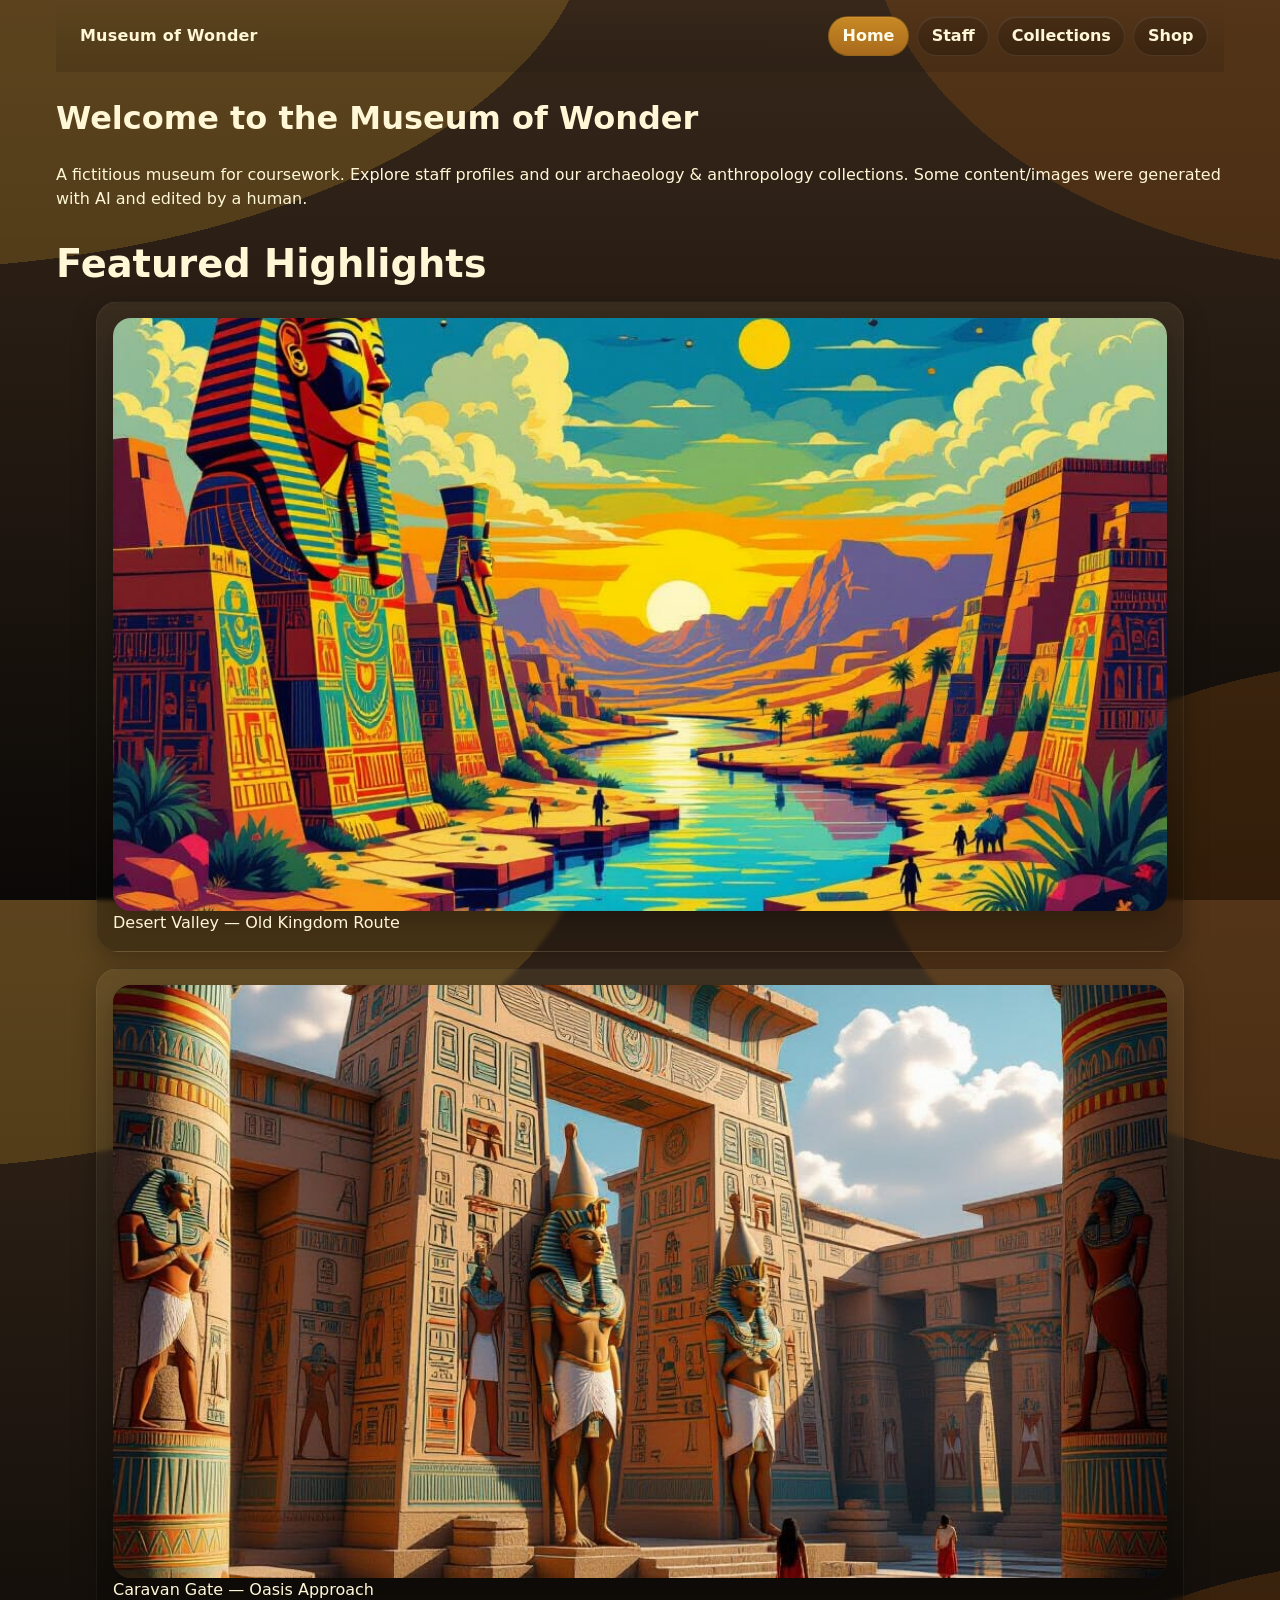
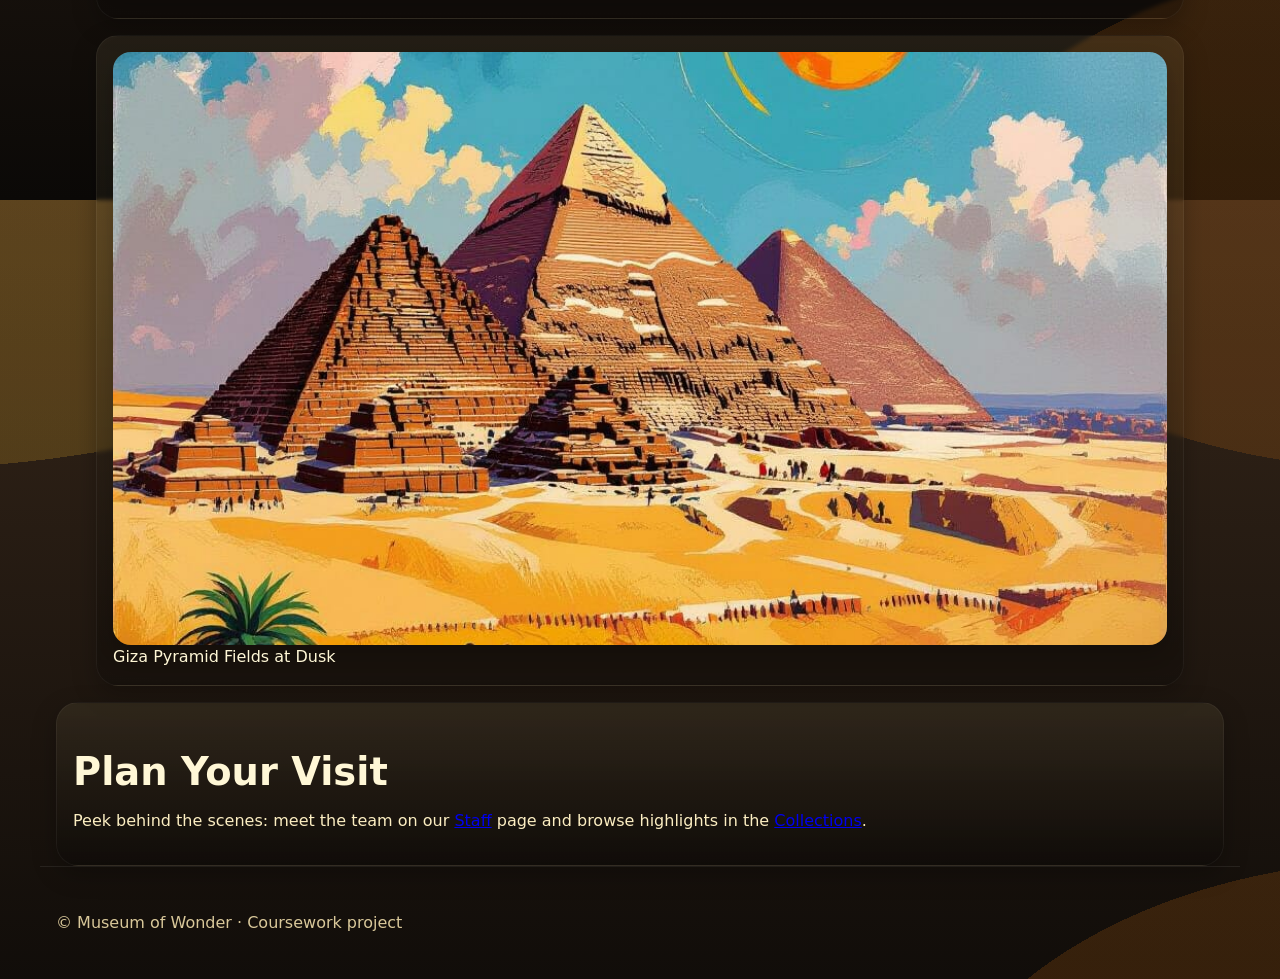
==== commit ca9912e4: "Update index.html" ====
--- a/index.html
+++ b/index.html
@@ -1,59 +1,86 @@
 <!doctype html>
-<html lang="en" class="home-page">
+<html lang="en">
 <head>
   <meta charset="utf-8">
-  <meta name="viewport" content="width=device-width,initial-scale=1">
+  <meta name="viewport" content="width=device-width, initial-scale=1">
   <meta name="author" content="Natalia Glushak">
-  <title>Museum of Wonder — Home</title>
-  <link rel="stylesheet" href="../css/style.css">
+  <title>Museum of Wonder</title>
+
+  <!-- IMPORTANT: paths are from the site root (no ../ here) -->
+  <link rel="stylesheet" href="css/style.css">
+  <!-- optional: if you created a home-specific css, keep this; otherwise remove -->
+  <!-- <link rel="stylesheet" href="css/home.css"> -->
 </head>
-<body>
+<body class="home-page">
   <a class="skip-link" href="#main">Skip to content</a>
 
   <header class="site-header container">
     <nav class="top-nav" aria-label="Primary">
-      <a href="./index.html" class="brand">Museum of Wonder</a>
+      <a href="./" class="brand">Museum of Wonder</a>
       <ul class="top-nav__links">
-        <li><a aria-current="page" href="./index.html">Home</a></li>
-        <li><a href="./staff.html">Staff</a></li>
-        <li><a href="./collections.html">Collections</a></li>
-        <li><a href="./shop.html">Shop</a></li>
+        <li><a aria-current="page" href="./">Home</a></li>
+        <li><a href="html/staff.html">Staff</a></li>
+        <li><a href="html/collections.html">Collections</a></li>
+        <li><a href="html/shop.html">Shop</a></li>
       </ul>
     </nav>
 
     <h1 class="page-title">Welcome to the Museum of Wonder</h1>
-    <p class="eyebrow">
-      A fictitious museum for coursework. Explore staff profiles and our archaeology & anthropology collections.
-      Some content/images were generated with AI and edited by a human.
+    <p class="ai-notice">
+      A fictitious museum for coursework. Explore staff profiles and our
+      archaeology &amp; anthropology collections. Some content/images were
+      generated with AI and edited by a human.
     </p>
   </header>
 
   <main id="main" class="container">
     <h2 class="section-title">Featured Highlights</h2>
 
-    <section class="card-grid" aria-label="Homepage highlights">
+    <section class="card-grid" aria-label="Featured images">
       <figure class="card">
-        <div class="media-frame" style="aspect-ratio: 16/9">
-          <img src="../images/home/ancient-egypt-landscape.jpg" alt="Sunlit desert valley with ancient temples">
+        <div class="media-frame">
+          <!-- PATH FIX: images/home/... -->
+          <img
+            src="images/home/ancient-egypt-landscape.jpg"
+            alt="Sunlit desert valley with ancient temples"
+            loading="lazy">
         </div>
-        <figcaption>Sun Over the Valley</figcaption>
+        <figcaption>Desert Valley — Old Kingdom Route</figcaption>
       </figure>
 
       <figure class="card">
-        <div class="media-frame" style="aspect-ratio: 16/9">
-          <img src="../images/home/ancient-egypt-portalgate.jpg" alt="Monumental doorway and relief carvings">
+        <div class="media-frame">
+          <img
+            src="images/home/ancient-egypt-portalgate.jpg"
+            alt="Stone portal gate with desert beyond"
+            loading="lazy">
         </div>
-        <figcaption>Gateway Reliefs</figcaption>
+        <figcaption>Caravan Gate — Oasis Approach</figcaption>
       </figure>
 
       <figure class="card">
-        <div class="media-frame" style="aspect-ratio: 16/9">
-          <img src="../images/home/pyramids-giza.jpg" alt="Pyramids on the horizon at dusk">
+        <div class="media-frame">
+          <img
+            src="images/home/pyramids-giza.jpg"
+            alt="Pyramids with long evening shadows"
+            loading="lazy">
         </div>
-        <figcaption>Pyramids at Dusk</figcaption>
+        <figcaption>Giza Pyramid Fields at Dusk</figcaption>
       </figure>
     </section>
+
+    <section class="cta card">
+      <h2 class="section-title">Plan Your Visit</h2>
+      <p class="eyebrow">
+        Peek behind the scenes: meet the team on our <a href="html/staff.html">Staff</a> page
+        and browse highlights in the <a href="html/collections.html">Collections</a>.
+      </p>
+    </section>
   </main>
+
+  <footer class="site-footer container">
+    <p>© Museum of Wonder · Coursework project</p>
+  </footer>
 </body>
 </html>
 
@@ -63,3 +90,4 @@
 
 
 
+
--- a/css/style.css
+++ b/css/style.css
@@ -1,223 +1,327 @@
-/* =========================================================
-   Museum of Wonder — Global Styles (Yellow/Brown Sahara theme)
-   ========================================================= */
-
-/* -------------------- Theme Tokens -------------------- */
+/* ==========================================================================
+   Museum of Wonder – Global Styles (Savanna brown–yellow theme)
+   File: /Museum/css/style.css
+   --------------------------------------------------------------------------
+   Notes
+   - Paths are root-relative so they work anywhere on GitHub Pages.
+   - Page banners (".hero--*") connect to your real images below.
+   ========================================================================== */
+
+/* --------------------------- 0) Base reset ------------------------------- */
+html { box-sizing: border-box; }
+*, *::before, *::after { box-sizing: inherit; }
+
 :root{
-  /* Palette */
-  --sand-50:  #fff8dc;
-  --sand-100: #fff3c7;
-  --sand-200: #ffeaa0;
-  --sand-300: #ffd36b;
-  --gold-500:#f2b31a;
-  --amber-600:#d47a12;
-  --amber-700:#c0882e;
-  --clay-400:#9d6b28;
-  --brown-600:#4a3628;
-  --brown-700:#3b2b1f;
-  --brown-800:#2b2119;
-  --brown-900:#18110c;
-  --ink-900:  #0d0b09;
-  --text-900:#1b130d;
-  --text-100:#f6edd1;
-
-  /* Shadows / radii / spacing */
-  --radius-lg: 22px;
-  --radius-md: 18px;
-  --shadow-1: 0 10px 30px rgba(0,0,0,.25);
-  --shadow-2: 0 30px 80px rgba(0,0,0,.55);
-
-  /* Max width */
-  --wrap: 1200px;
-}
-
-/* -------------------- Reset & Base -------------------- */
-*,
-*::before,
-*::after{ box-sizing: border-box; }
-
-html{
-  -webkit-text-size-adjust: 100%;
-  font-family: ui-sans-serif, system-ui, -apple-system, Segoe UI, Roboto, "Helvetica Neue", Arial, "Noto Sans", "Liberation Sans", sans-serif;
-  color-scheme: light dark;
-  scroll-behavior: smooth;
-
-  /* Sahara backdrop with “sun” corners */
-  background:
-    radial-gradient(1200px 1200px at -200px -200px, #f4c21f 0%, #f0b316 20%, rgba(0,0,0,0) 40%),
-    radial-gradient(1200px 1200px at 110% -80px, #cf6f10 0%, #b85e0c 25%, rgba(0,0,0,0) 45%),
-    radial-gradient(1600px 800px at 50% 120%, rgba(198,134,85,.45) 0%, rgba(0,0,0,0) 60%),
-    linear-gradient(180deg, var(--brown-900) 0%, var(--brown-800) 100%);
-}
-
+  /* Sands & ambers */
+  --sand-100: #FFF7D6;
+  --sand-200: #FFEAA3;
+  --sand-300: #FFE38A;
+  --sand-400: #FFD972;
+  --amber-500:#C88924;
+  --amber-600:#a86a1c;
+
+  /* Browns / ink */
+  --brown-700:#2E2116;
+  --brown-650:#37271A;
+  --brown-600:#3B2B1F;
+  --brown-550:#453224;
+  --brown-500:#4D3827;
+  --brown-450:#5A402B;
+  --brown-400:#6B4B31;
+  --ink-900: #0b0907;
+  --ink-800: #15110d;
+
+  /* Text */
+  --text-100: #FFF7D6;
+  --text-200: #FCEEC2;
+  --text-300: #E9D8A6;
+  --text-dim: #D9C89A;
+
+  /* Effects */
+  --ring-focus: #F3C96B;
+  --shadow-0: 0 1px 1px rgba(0,0,0,.25);
+  --shadow-1: 0 8px 24px rgba(0,0,0,.25);
+  --shadow-2: 0 18px 40px rgba(0,0,0,.35);
+
+  /* Layout widths */
+  --container: 1200px;
+}
+
+html, body { height: 100%; }
 body{
   margin: 0;
-  color: var(--sand-100);
-  line-height: 1.6;
-}
-
-/* -------------------- Accessibility -------------------- */
-.skip-link{
-  position:absolute; left:-9999px; top:0;
-}
-.skip-link:focus{
-  left:1rem; top:1rem;
-  background:#fff;
-  color:#000;
-  padding:.5rem .75rem;
-  border-radius:.5rem;
-  z-index:9999;
-}
-
-/* -------------------- Typography -------------------- */
-h1,h2,h3,h4{ margin:0 0 .6rem; line-height:1.2; }
-h1{ font-size: clamp(2rem, 1.5rem + 2.5vw, 3.25rem); color: var(--sand-200); }
-h2{ font-size: clamp(1.5rem, 1.2rem + 1.5vw, 2.2rem);  color: var(--sand-200); }
-h3{ font-size: clamp(1.1rem, 1rem + .6vw, 1.35rem);   color: var(--sand-100); }
-p{ margin:0 0 1rem; }
-
-.eyebrow{
-  color: #e7d9a6;
-  opacity:.95;
-  font-size:.98rem;
-}
-
-/* Links */
-a{ color: var(--sand-200); text-underline-offset: 2px; }
-a:hover{ color: var(--sand-300); }
-
-/* -------------------- Layout Helpers -------------------- */
-.container{
-  max-width: var(--wrap);
-  margin-inline: auto;
-  padding-inline: 1rem;
-}
-.section-title{ margin: 2rem 0 1rem; }
-
-/* -------------------- Nav / Breadcrumb -------------------- */
-nav[aria-label="breadcrumb"]{
-  display:grid;
-  gap:.5rem;
-  align-items:center;
-  margin-top:.75rem;
-}
-nav[aria-label="breadcrumb"] > a{
-  font-weight: 800;
-  text-decoration:none;
-  color: var(--sand-200);
-}
-nav[aria-label="breadcrumb"] ul{
-  list-style:none; padding:0; margin:0;
-  display:flex; gap:.8rem; flex-wrap: wrap;
-}
-nav[aria-label="breadcrumb"] li a{
-  color: var(--sand-100);
-  text-decoration:none;
-  padding:.25rem .55rem;
-  border-radius:999px;
-  background: rgba(255,255,255,.06);
-  border:1px solid rgba(255,255,255,.08);
-}
-nav[aria-label="breadcrumb"] li a[aria-current="page"]{
-  background: var(--amber-700);
-  color: #20140b;
-  border-color: rgba(0,0,0,.25);
-}
-
-/* -------------------- Buttons -------------------- */
-.btn{
-  display:inline-flex; align-items:center; gap:.5rem;
-  padding:.55rem .9rem;
-  background: var(--clay-400);
-  color:#fff3c7; border:1px solid rgba(0,0,0,.25);
-  border-radius: 999px; text-decoration:none; font-weight:700;
-}
-.btn:hover{ background: var(--amber-700); }
-
-/* -------------------- Cards / Frames / Media -------------------- */
-/* --- Global media safety --- */
-img, picture, video, canvas, svg {
-  display:block;
-  max-width:100%;
-}
-
-/* A reusable media frame with a controlled aspect ratio */
-.media-frame {
-  aspect-ratio: 16 / 9;        /* change to 4/3 if you prefer */
+  color: var(--text-100);
+  background:
+    radial-gradient(1200px 600px at -10% -10%, #F1B52C33 0 60%, transparent 60%),
+    radial-gradient(900px 600px at 110% -10%, #C86C1233 0 60%, transparent 60%),
+    radial-gradient(900px 600px at 110% 110%, #C86C1233 0 55%, transparent 55%),
+    linear-gradient(180deg, var(--brown-650), var(--ink-900));
+  font: 16px/1.5 "Inter", "Segoe UI", "Noto Sans", system-ui, -apple-system, Arial, sans-serif;
+}
+
+/* -------------------- 1) Media safety & reusable frames ------------------ */
+img, picture, video, canvas, svg { display:block; max-width:100%; }
+
+.media-frame{
+  aspect-ratio: 16/9;
   width: 100%;
   overflow: hidden;
   border-radius: 18px;
+  background: var(--brown-600);
   box-shadow: var(--shadow-1);
-  background: var(--brown-700);
-}
-.media-frame > img {
+}
+.media-frame > img{
+  width:100%;
+  height:100%;
+  object-fit: cover;
+}
+
+/* ------------------------------ 2) Helpers -------------------------------- */
+.container{ max-width: var(--container); margin-inline: auto; padding-inline: 1rem; }
+.content-area{ padding-block: clamp(14px, 2vw, 20px) 56px; }
+.section-block{ margin-top: 2rem; }
+.section-title{
+  margin: 2rem 0 1rem;
+  font-size: clamp(1.6rem, 3.8vw, 2.4rem);
+  line-height:1.1;
+  color: var(--sand-100);
+}
+.eyebrow{ color: var(--text-200); margin:.25rem 0 1rem; }
+
+/* Skip to content */
+.skip-link{
+  position:absolute; left:-9999px; top:auto; width:1px; height:1px; overflow:hidden;
+}
+.skip-link:focus{
+  position:fixed; left:1rem; top:1rem; width:auto; height:auto; padding:.5rem .75rem;
+  background: var(--amber-500); color:#1b120b; border-radius:10px; z-index:9999;
+}
+
+/* --------------------------- 3) Header / Nav ------------------------------ */
+.site-header{ position: relative; z-index: 2; }
+.top-nav{
+  display:flex; align-items:center; justify-content:space-between;
+  gap: 1rem; padding: 16px 1rem;
+  background: linear-gradient(180deg, #0000, #00000020);
+}
+.brand{
+  color: var(--sand-100); font-weight:800; text-decoration:none; letter-spacing:.2px;
+  padding:.35rem .5rem; border-radius:12px;
+}
+.top-nav__links{
+  display:flex; gap:.5rem; list-style:none; margin:0; padding:0;
+}
+.top-nav__links a{
+  display:inline-block; text-decoration:none; font-weight:700;
+  color: var(--sand-100);
+  padding: .45rem .85rem;
+  border-radius: 999px;
+  background: linear-gradient(180deg, #00000020, #00000035);
+  border: 1px solid rgba(255,255,255,.08);
+  box-shadow: inset 0 1px 0 rgba(255,255,255,.08);
+}
+.top-nav__links a[aria-current="page"]{
+  background: linear-gradient(180deg, var(--amber-500), var(--amber-600));
+  color:#fffbe6; border-color:#00000040;
+}
+.top-nav__links a:focus-visible{
+  outline: 3px solid var(--ring-focus);
+  outline-offset: 2px;
+}
+
+/* ----------------------------- 4) Home Hero ------------------------------- */
+/* Generic hero shell; supply an image via a modifier class below */
+.hero{
+  position: relative; isolation:isolate;
+  height: clamp(260px, 40vw, 520px);
+  border-radius: 28px; overflow: hidden;
+  box-shadow: var(--shadow-2);
+}
+.hero::before{
+  content:""; position:absolute; inset:0; z-index:-1;
+  background-size: cover; background-position:center;
+  filter: saturate(1.05) contrast(1.02);
+  transform: scale(1.04);
+}
+.hero::after{
+  content:""; position:absolute; inset:0;
+  background: linear-gradient(180deg, #00000055, #00000077);
+}
+.hero__inner{
+  display:flex; flex-direction:column; justify-content:center;
+  height:100%; padding: clamp(1rem, 4vw, 3rem);
+  color: var(--sand-100);
+}
+.hero__title{ font-size: clamp(2rem, 6vw, 3.25rem); line-height:1.05; margin:0 0 .5rem; }
+.hero__sub{ max-width: 70ch; color: var(--text-200); }
+
+/* Connect images to hero (use on the section: class="hero hero--home") */
+.hero--home::before{
+  background-image: url("/Museum/images/home/ancient-egypt-landscape.jpg");
+}
+.hero--staff::before{
+  background-image: url("/Museum/images/staff/dr-amina-selim.jpg");
+}
+.hero--collections::before{
+  background-image: url("/Museum/images/archaeology/obsidian-spearhead.jpg");
+}
+.hero--shop::before{
+  background-image: url("/Museum/images/shop/souvenir-shop.jpg");
+}
+
+/* Call-to-action chips (also reused on other pages) */
+.home-actions{ display:flex; gap:.6rem; flex-wrap:wrap; margin-top:1rem; }
+.chip{
+  display:inline-block;
+  background: linear-gradient(180deg,var(--amber-500), var(--amber-600));
+  color:#fffbe6;
+  padding:.55rem .95rem;
+  border-radius:999px;
+  text-decoration:none; font-weight:700;
+  border:1px solid rgba(0,0,0,.35);
+  box-shadow: inset 0 1px 0 rgba(255,255,255,.2), var(--shadow-1);
+}
+.chip:hover{ filter: brightness(1.06); transform: translateY(-1px); }
+.chip:focus-visible{ outline:3px solid var(--ring-focus); outline-offset:2px; }
+
+/* ----------------------- 5) Cards / Grids (reusable) --------------------- */
+.grid{
+  display:grid;
+  grid-template-columns: repeat(auto-fit, minmax(260px, 1fr));
+  gap: 1.25rem;
+}
+.card{
+  background: linear-gradient(180deg, rgba(255,238,170,.08), rgba(0,0,0,.25));
+  border: 1px solid rgba(255,255,255,.05);
+  border-radius: 22px;
+  padding: 16px;
+  color: var(--text-100);
+  box-shadow: var(--shadow-1);
+  transition: transform .14s ease, box-shadow .14s ease, border-color .14s ease;
+  backdrop-filter: blur(2px);
+}
+.card:hover{
+  transform: translateY(-2px);
+  box-shadow: var(--shadow-2);
+  border-color: rgba(255,255,255,.10);
+}
+.card .title{
+  font-size: 1.06rem;
+  line-height: 1.35;
+  margin: .75rem 2px 0;
+  color: var(--text-100);
+}
+
+/* -------------------- 6) Collections subnav / chips ---------------------- */
+.subnav{ display:flex; gap:.6rem; flex-wrap:wrap; margin:.75rem 0 1.25rem; }
+.subnav a{
+  background: linear-gradient(180deg,var(--amber-500), var(--amber-600));
+  color:#fffbe6; padding:.48rem .9rem; border-radius:999px; text-decoration:none;
+  font-weight:700; border:1px solid rgba(0,0,0,.35);
+  box-shadow: inset 0 1px 0 rgba(255,255,255,.18), var(--shadow-0);
+}
+.subnav a[aria-current="true"]{ filter: brightness(1.08); }
+.subnav a:focus-visible{ outline:3px solid var(--ring-focus); outline-offset:2px; }
+
+/* --------------------------- 7) Footer ----------------------------------- */
+.site-footer{
+  border-top: 1px solid rgba(255,255,255,.08);
+  padding: 28px 1rem;
+  color: var(--text-dim);
+}
+
+/* ----------------------- 8) Page wrappers (optional) --------------------- */
+.home-page .content-area{ padding-top: 20px; }
+.staff-page .content-area,
+.collections-page .content-area,
+.shop-page .content-area{ padding-top: 14px; }
+
+/* --------------------------- 9) Responsive -------------------------------- */
+@media (max-width: 720px){
+  .top-nav{ flex-wrap: wrap; gap:.75rem; }
+  .top-nav__links{ flex-wrap: wrap; }
+}
+/* ================= STAFF – make all cards same size ================== */
+
+/* Grid */
+.staff-grid{
+  display:grid;
+  grid-template-columns: repeat(4, minmax(240px,1fr));
+  gap: 24px;
+  align-items: stretch;
+}
+@media (max-width: 1200px){
+  .staff-grid{ grid-template-columns: repeat(2, minmax(260px,1fr)); }
+}
+@media (max-width: 680px){
+  .staff-grid{ grid-template-columns: 1fr; }
+}
+
+/* Uniform card sizing */
+:root{
+  /* tweak these two to taste */
+  --staff-card-min: 560px;     /* total card height on large screens */
+  --staff-image-ratio: 3 / 4;  /* portrait image ratio */
+}
+
+.staff-card.card{
+  min-height: var(--staff-card-min);
+  height: 100%;
+  display: flex;
+  flex-direction: column;
+}
+
+/* Uniform image size (cropped, centered) */
+.staff-card .media-frame{
+  aspect-ratio: var(--staff-image-ratio);
+  border-radius: 18px;
+  overflow: hidden;
+  background: var(--brown-600);
+  box-shadow: var(--shadow-1);
+}
+.staff-card .media-frame > img{
   width: 100%;
   height: 100%;
-  object-fit: cover;            /* keeps subject centered, crops overflow */
-}
-
-/* A generic card you can reuse everywhere */
-.card {
-  background: linear-gradient(180deg, rgba(255,238,170,.08), rgba(0,0,0,.25));
-  border: 1px solid rgba(255,255,255,.08);
-  border-radius: var(--radius-lg);
-  padding: 14px;
-  backdrop-filter: blur(2px);
-}
-
-/* Tip text */
-.tip{
-  color:#e7d9a6;
-  margin:.75rem 0 1.25rem;
-}
-
-/* -------------------- Sub-navigation (Collections) -------------------- */
-.subnav {
+  object-fit: cover;
+}
+
+/* Content fills the remaining space; footer sticks to bottom if used */
+.staff-card .content{
   display: flex;
-  gap: .6rem;
-  flex-wrap: wrap;
-  margin: .75rem 0 1.25rem;
-}
-.subnav a {
-  background: var(--clay-400);
-  color: #fff3c7;
-  padding: .45rem .8rem;
-  border-radius: 999px;
-  text-decoration: none;
-  font-weight: 600;
-  border: 1px solid rgba(0,0,0,.25);
-}
-.subnav a[aria-current="true"] {
-  background: var(--amber-700);
-  color:#1a120b;
-}
-
-/* -------------------- Footer -------------------- */
-footer{
-  margin-top:3rem; padding:1.25rem 0 2rem;
-  border-top:1px solid rgba(255,255,255,.08);
-  color:#e7d9a6; font-size:.95rem;
-}
-
-/* -------------------- Utilities -------------------- */
-.hr{
-  height:1px; background: rgba(255,255,255,.08);
-  border:0; margin: 1.25rem 0;
-}
-.center{ text-align:center; }
-.m0{ margin:0!important; }
-.mt1{ margin-top:.5rem!important; }
-.mt2{ margin-top:1rem!important; }
-.mt3{ margin-top:1.5rem!important; }
-.mb0{ margin-bottom:0!important; }
-
-/* -------------------- Responsive Tweaks -------------------- */
-@media (max-width: 900px){
-  h1{ font-size: clamp(1.85rem, 1.5rem + 2vw, 2.4rem); }
-  .container{ padding-inline: .9rem; }
-}
+  flex-direction: column;
+  gap: .35rem;
+  padding: 16px;
+  flex: 1 1 auto;
+}
+.staff-card .bio{ color: var(--text-200); }
+.staff-card .push{ margin-top: auto; }
+
+/* Slightly shorter on medium screens, auto on phones */
+@media (max-width: 1100px){
+  .staff-card.card{ min-height: 520px; }
+}
+@media (max-width: 680px){
+  .staff-card.card{ min-height: unset; }
+}
+
+/* -------------------------- 10) Reduced motion ---------------------------- */
 @media (prefers-reduced-motion: reduce){
-  html{ scroll-behavior: auto; }
-}
-
-
+  *{
+    animation-duration: .01ms !important;
+    animation-iteration-count: 1 !important;
+    transition-duration: .01ms !important;
+    scroll-behavior: auto !important;
+  }
+}
+
+/* ==========================================================================
+   OPTIONAL: quick visual helpers to ensure image connections exist.
+   Add these classes to sections if you want banner images on those pages:
+     <section class="hero hero--home">         // Home banner
+     <section class="hero hero--staff">        // Staff banner (Amina)
+     <section class="hero hero--collections">  // Collections banner (Obsidian)
+     <section class="hero hero--shop">         // Shop banner
+   ========================================================================== */
+
+
+
